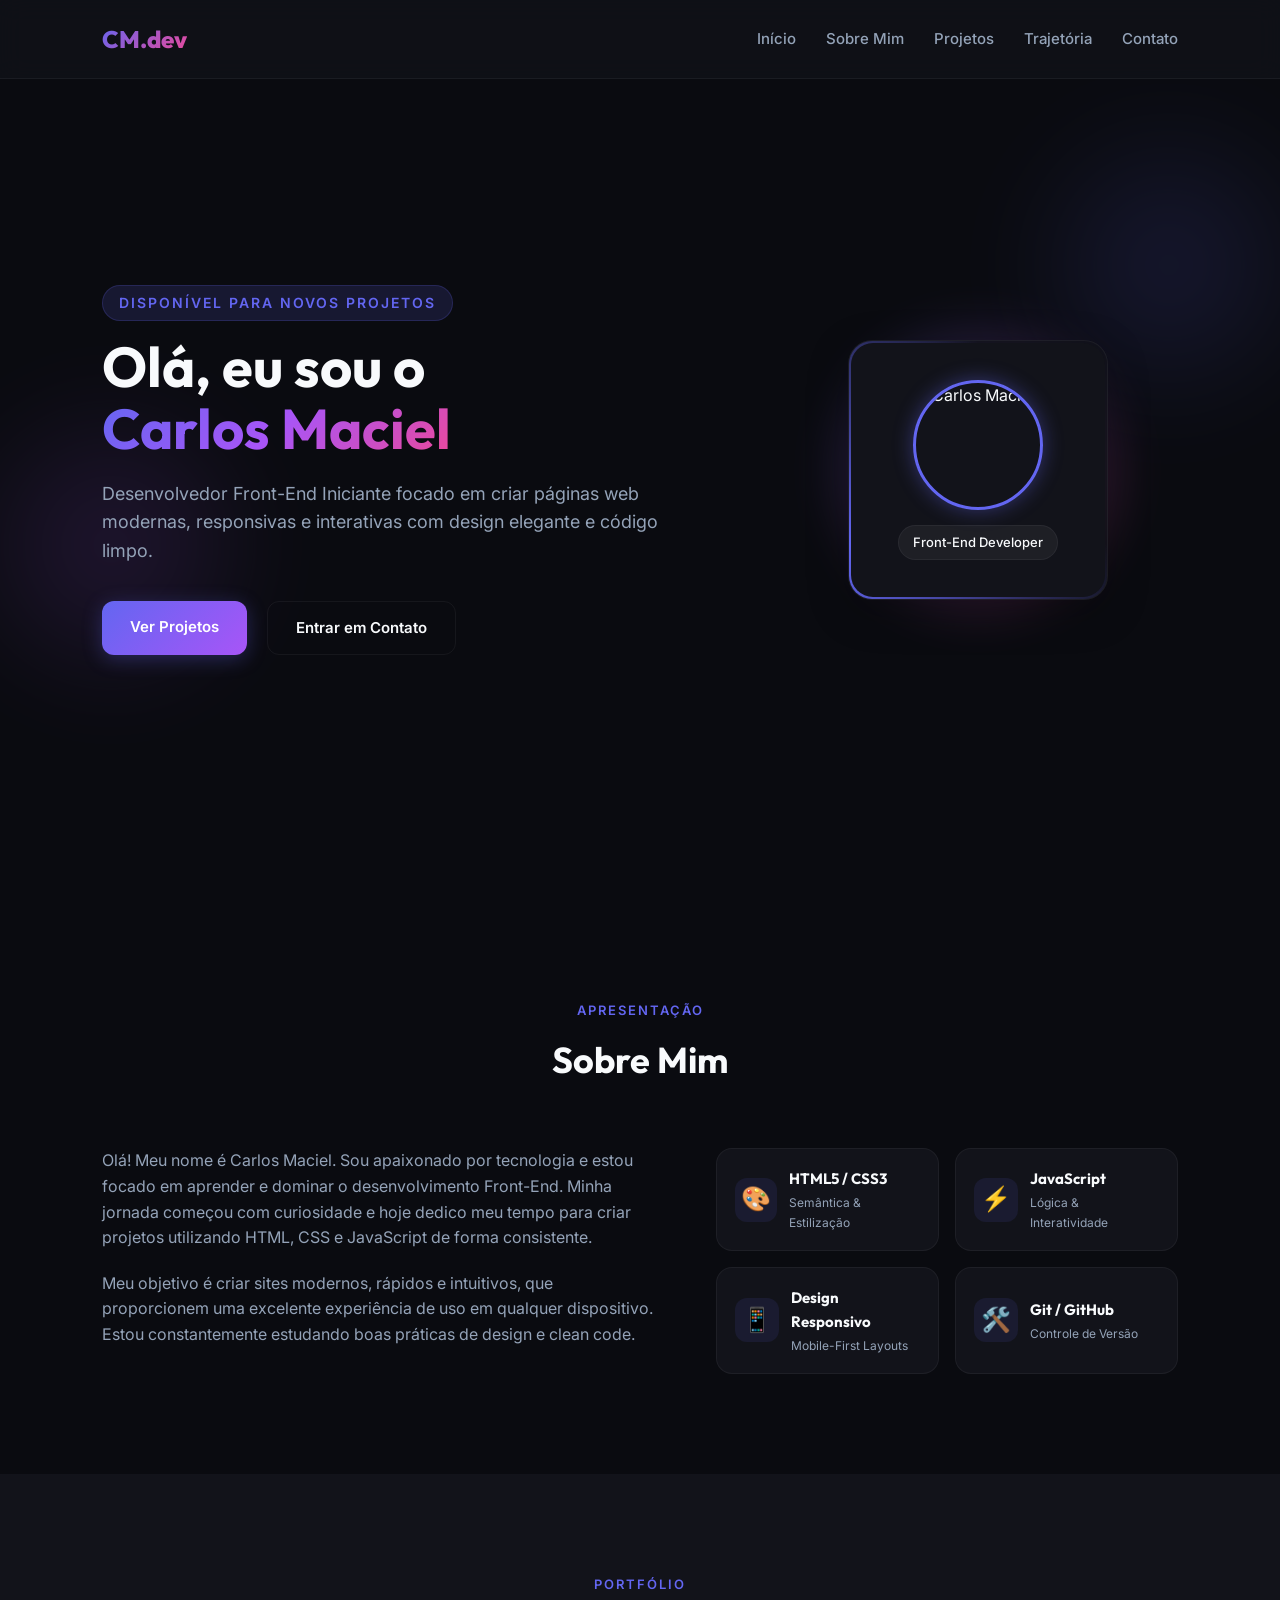
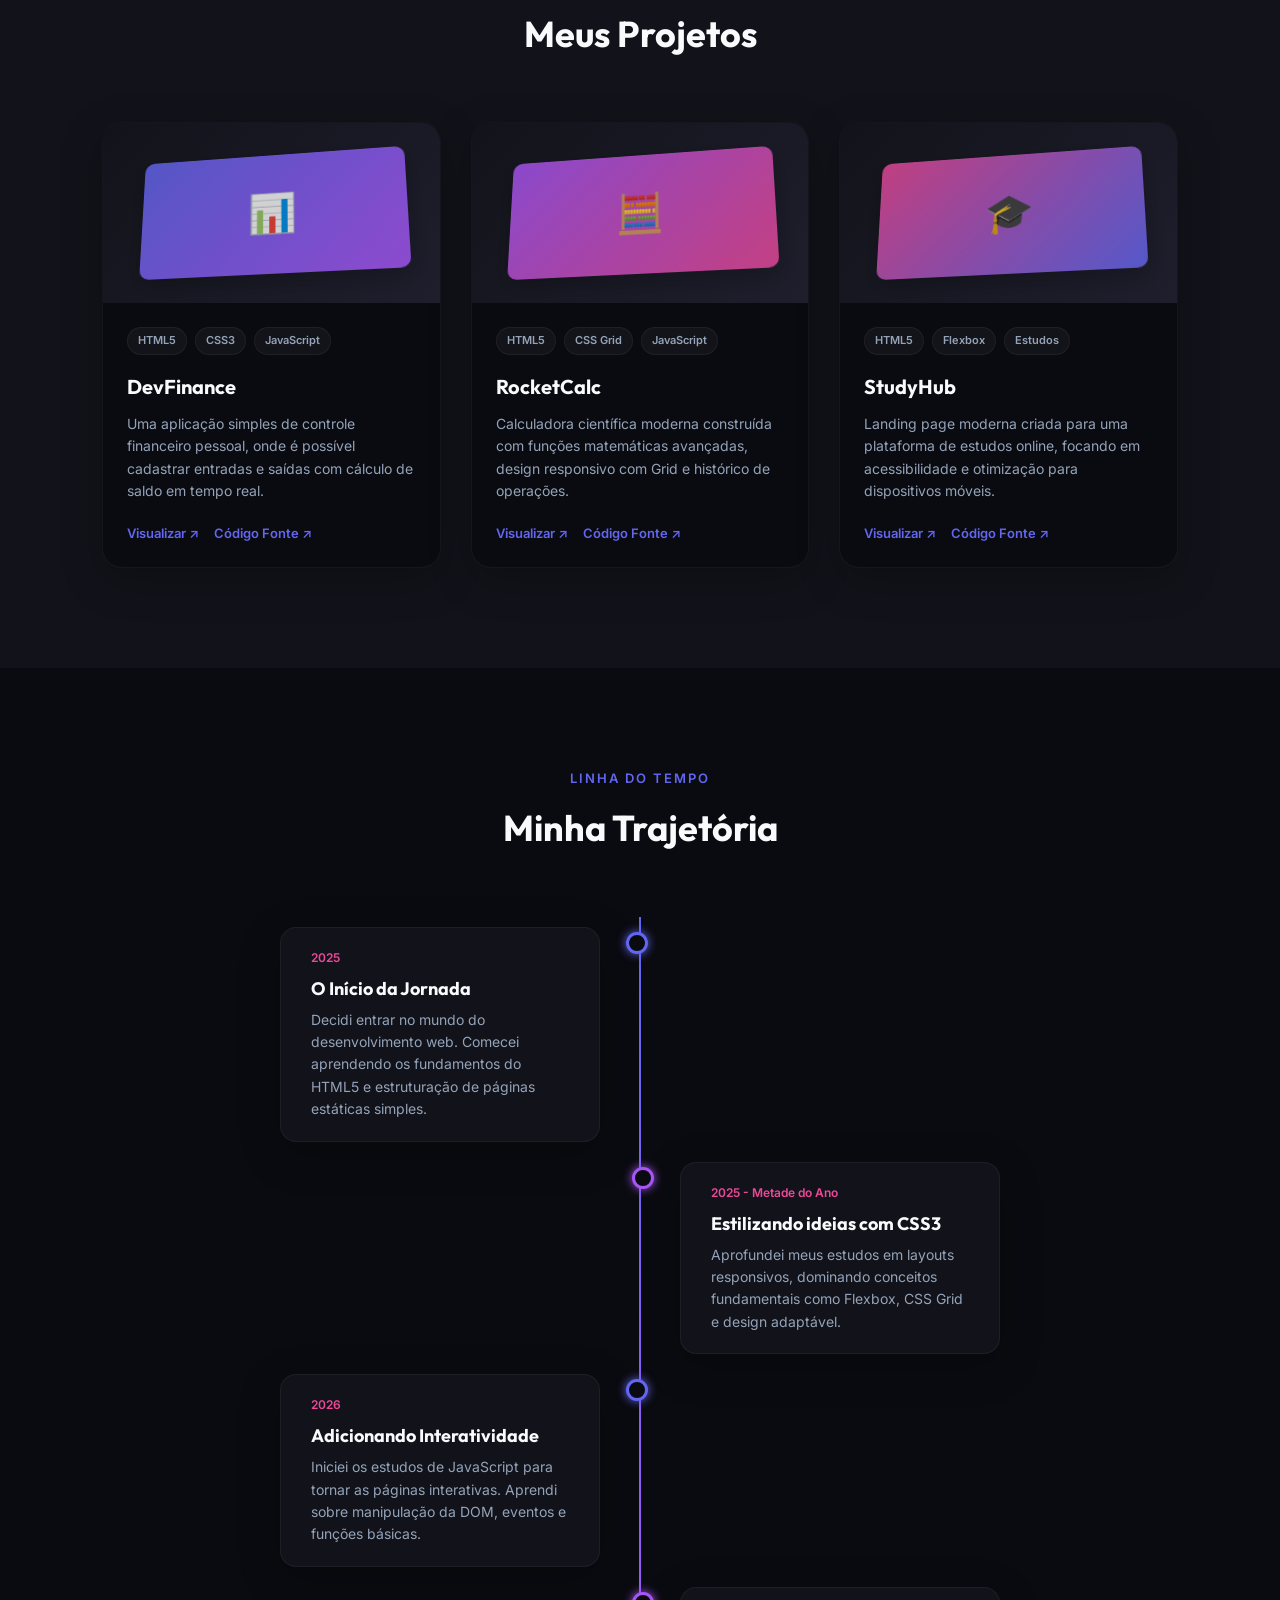
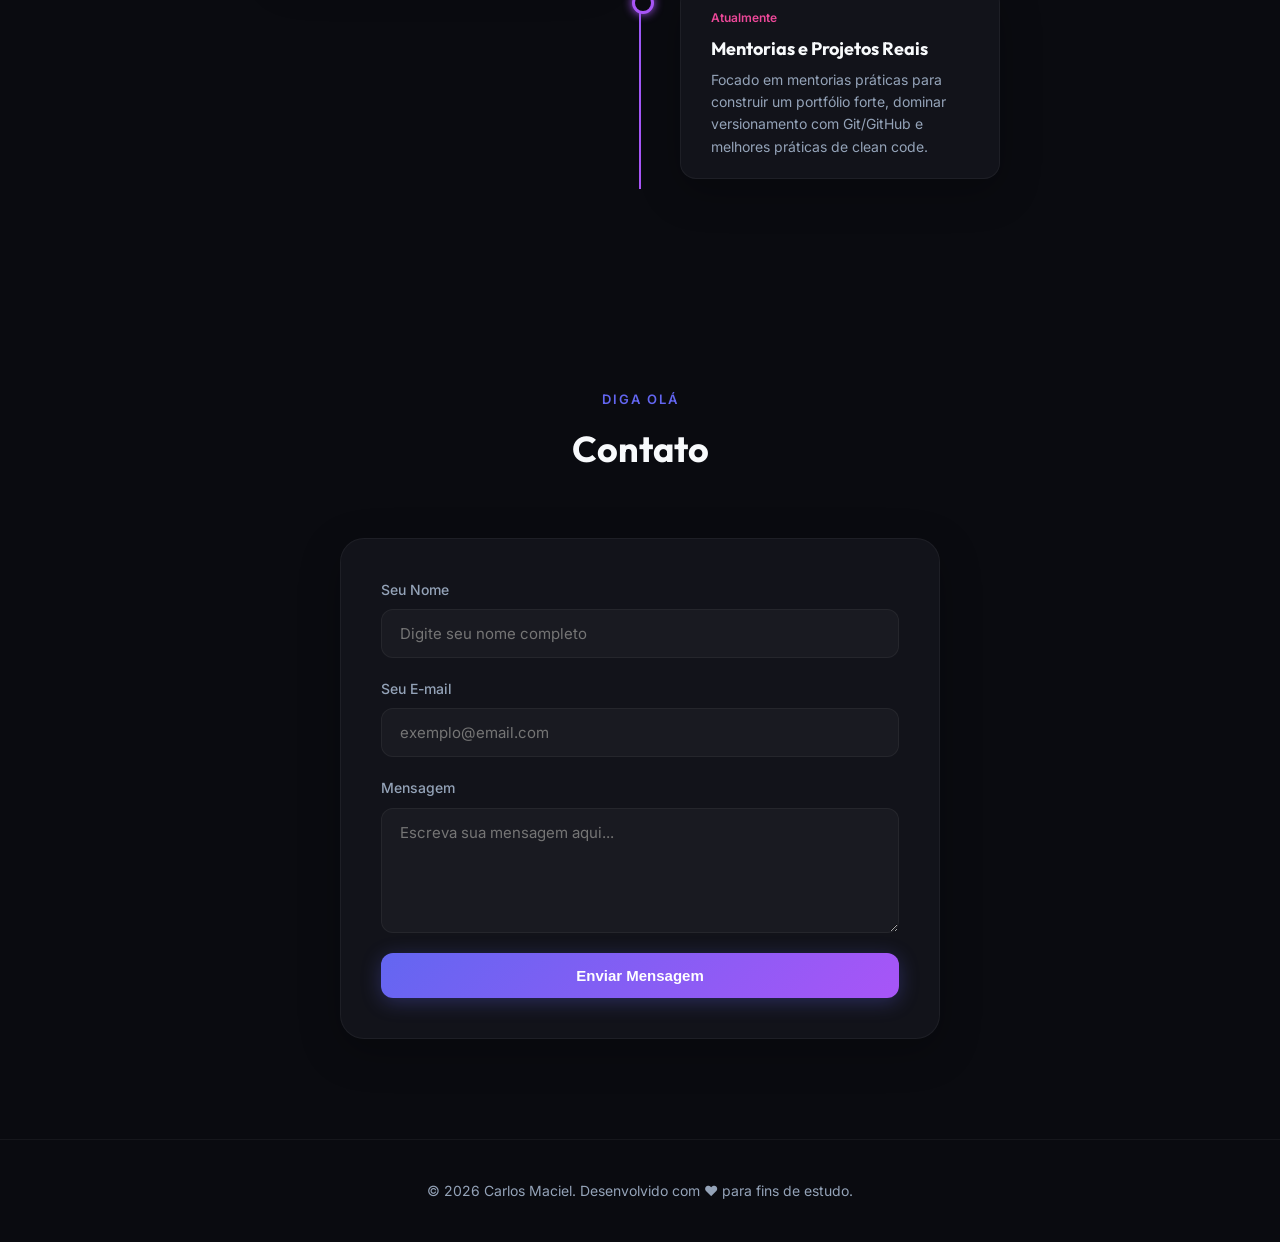
==== Aula 1 Portfolio/index.html @ a5f86359 "commit" ====
<!DOCTYPE html>
<html lang="pt-BR">

<head>
    <meta charset="UTF-8">
    <meta name="viewport" content="width=device-width, initial-scale=1.0">
    <title>Carlos Maciel | Portfólio</title>
    <link rel="stylesheet" href="css/style.css">
</head>

<body>
    <!-- Background Blobs -->
    <div class="bg-blob blob-1"></div>
    <div class="bg-blob blob-2"></div>

    <!-- Navigation Navbar -->
    <header class="navbar">
        <div class="logo">CM.dev</div>
        <nav>
            <ul class="nav-links">
                <li><a href="#inicio">Início</a></li>
                <li><a href="#sobre">Sobre Mim</a></li>
                <li><a href="#projetos">Projetos</a></li>
                <li><a href="#trajetoria">Trajetória</a></li>
                <li><a href="#contato">Contato</a></li>
            </ul>
        </nav>
    </header>

    <!-- Main Content -->
    <main>
        <!-- Hero Section -->
        <section id="inicio" class="hero">
            <div class="hero-content">
                <span class="hero-subtitle">Disponível para novos projetos</span>
                <h1>Olá, eu sou o <br><span class="gradient-text">Carlos Maciel</span></h1>
                <p>Desenvolvedor Front-End Iniciante focado em criar páginas web modernas, responsivas e interativas com
                    design elegante e código limpo.</p>
                <div class="hero-buttons">
                    <a href="#projetos" class="btn btn-primary">Ver Projetos</a>
                    <a href="#contato" class="btn btn-secondary">Entrar em Contato</a>
                </div>
            </div>
            <div class="hero-visual">
                <div class="hero-glow-circle"></div>
                <div class="hero-profile-box">
                    <div class="hero-profile-box-inner">
                        <img src="img/perfil.png" alt="Carlos Maciel" class="hero-profile-img">
                        <span class="hero-badge">Front-End Developer</span>
                    </div>
                </div>
            </div>
        </section>

        <!-- About Me Section -->
        <section id="sobre" class="about">
            <div class="section-header">
                <span class="section-subtitle">Apresentação</span>
                <h2 class="section-title">Sobre Mim</h2>
            </div>
            <div class="about-container">
                <div class="about-text">
                    <p>Olá! Meu nome é Carlos Maciel. Sou apaixonado por tecnologia e estou focado em aprender e dominar
                        o desenvolvimento Front-End. Minha jornada começou com curiosidade e hoje dedico meu tempo para
                        criar projetos utilizando HTML, CSS e JavaScript de forma consistente.</p>
                    <p>Meu objetivo é criar sites modernos, rápidos e intuitivos, que proporcionem uma excelente
                        experiência de uso em qualquer dispositivo. Estou constantemente estudando boas práticas de
                        design e clean code.</p>
                </div>
                <div class="skills-grid">
                    <div class="skill-card">
                        <div class="skill-icon">🎨</div>
                        <div class="skill-info">
                            <h4>HTML5 / CSS3</h4>
                            <p>Semântica & Estilização</p>
                        </div>
                    </div>
                    <div class="skill-card">
                        <div class="skill-icon">⚡</div>
                        <div class="skill-info">
                            <h4>JavaScript</h4>
                            <p>Lógica & Interatividade</p>
                        </div>
                    </div>
                    <div class="skill-card">
                        <div class="skill-icon">📱</div>
                        <div class="skill-info">
                            <h4>Design Responsivo</h4>
                            <p>Mobile-First Layouts</p>
                        </div>
                    </div>
                    <div class="skill-card">
                        <div class="skill-icon">🛠️</div>
                        <div class="skill-info">
                            <h4>Git / GitHub</h4>
                            <p>Controle de Versão</p>
                        </div>
                    </div>
                </div>
            </div>
        </section>

        <!-- Projects Section -->
        <section id="projetos" class="projects">
            <div class="section-header">
                <span class="section-subtitle">Portfólio</span>
                <h2 class="section-title">Meus Projetos</h2>
            </div>
            <div class="projects-grid">
                <!-- Project 1 -->
                <div class="project-card">
                    <div class="project-mockup">
                        <div class="project-pattern">📊</div>
                    </div>
                    <div class="project-content">
                        <div class="project-tags">
                            <span>HTML5</span>
                            <span>CSS3</span>
                            <span>JavaScript</span>
                        </div>
                        <h3>DevFinance</h3>
                        <p>Uma aplicação simples de controle financeiro pessoal, onde é possível cadastrar entradas e
                            saídas com cálculo de saldo em tempo real.</p>
                        <div class="project-links">
                            <a href="#" class="project-link">Visualizar ↗</a>
                            <a href="#" class="project-link">Código Fonte ↗</a>
                        </div>
                    </div>
                </div>

                <!-- Project 2 -->
                <div class="project-card">
                    <div class="project-mockup">
                        <div class="project-pattern project-pattern-2">🧮</div>
                    </div>
                    <div class="project-content">
                        <div class="project-tags">
                            <span>HTML5</span>
                            <span>CSS Grid</span>
                            <span>JavaScript</span>
                        </div>
                        <h3>RocketCalc</h3>
                        <p>Calculadora científica moderna construída com funções matemáticas avançadas, design
                            responsivo com Grid e histórico de operações.</p>
                        <div class="project-links">
                            <a href="#" class="project-link">Visualizar ↗</a>
                            <a href="#" class="project-link">Código Fonte ↗</a>
                        </div>
                    </div>
                </div>

                <!-- Project 3 -->
                <div class="project-card">
                    <div class="project-mockup">
                        <div class="project-pattern project-pattern-3">🎓</div>
                    </div>
                    <div class="project-content">
                        <div class="project-tags">
                            <span>HTML5</span>
                            <span>Flexbox</span>
                            <span>Estudos</span>
                        </div>
                        <h3>StudyHub</h3>
                        <p>Landing page moderna criada para uma plataforma de estudos online, focando em acessibilidade
                            e otimização para dispositivos móveis.</p>
                        <div class="project-links">
                            <a href="#" class="project-link">Visualizar ↗</a>
                            <a href="#" class="project-link">Código Fonte ↗</a>
                        </div>
                    </div>
                </div>
            </div>
        </section>

        <!-- Trajectory Section -->
        <section id="trajetoria" class="trajectory">
            <div class="section-header">
                <span class="section-subtitle">Linha do Tempo</span>
                <h2 class="section-title">Minha Trajetória</h2>
            </div>
            <div class="timeline-container">
                <div class="timeline-item left">
                    <div class="timeline-content">
                        <span class="timeline-date">2025</span>
                        <h3>O Início da Jornada</h3>
                        <p>Decidi entrar no mundo do desenvolvimento web. Comecei aprendendo os fundamentos do HTML5 e
                            estruturação de páginas estáticas simples.</p>
                    </div>
                </div>
                <div class="timeline-item right">
                    <div class="timeline-content">
                        <span class="timeline-date">2025 - Metade do Ano</span>
                        <h3>Estilizando ideias com CSS3</h3>
                        <p>Aprofundei meus estudos em layouts responsivos, dominando conceitos fundamentais como
                            Flexbox, CSS Grid e design adaptável.</p>
                    </div>
                </div>
                <div class="timeline-item left">
                    <div class="timeline-content">
                        <span class="timeline-date">2026</span>
                        <h3>Adicionando Interatividade</h3>
                        <p>Iniciei os estudos de JavaScript para tornar as páginas interativas. Aprendi sobre
                            manipulação da DOM, eventos e funções básicas.</p>
                    </div>
                </div>
                <div class="timeline-item right">
                    <div class="timeline-content">
                        <span class="timeline-date">Atualmente</span>
                        <h3>Mentorias e Projetos Reais</h3>
                        <p>Focado em mentorias práticas para construir um portfólio forte, dominar versionamento com
                            Git/GitHub e melhores práticas de clean code.</p>
                    </div>
                </div>
            </div>
        </section>

        <!-- Contact Section -->
        <section id="contato" class="contact">
            <div class="section-header">
                <span class="section-subtitle">Diga Olá</span>
                <h2 class="section-title">Contato</h2>
            </div>
            <div class="contact-container">
                <form id="contact-form" class="contact-form" onsubmit="enviarMensagem(event)">
                    <div class="form-group">
                        <label for="name">Seu Nome</label>
                        <input type="text" id="name" required placeholder="Digite seu nome completo">
                    </div>
                    <div class="form-group">
                        <label for="email">Seu E-mail</label>
                        <input type="email" id="email" required placeholder="exemplo@email.com">
                    </div>
                    <div class="form-group">
                        <label for="message">Mensagem</label>
                        <textarea id="message" rows="5" required placeholder="Escreva sua mensagem aqui..."></textarea>
                    </div>
                    <button type="submit" class="btn btn-primary">Enviar Mensagem</button>
                </form>
            </div>
        </section>
    </main>

    <!-- Footer -->
    <footer>
        <p>&copy; 2026 Carlos Maciel. Desenvolvido com ❤️ para fins de estudo.</p>
    </footer>

    <!-- Toast Container for alerts -->
    <div id="toast-container"></div>

    <script src="script.js"></script>
</body>

</html>
---- Aula 1 Portfolio/css/style.css ----
@import url('https://fonts.googleapis.com/css2?family=Inter:wght@300;400;500;600&family=Outfit:wght@400;600;700;800&display=swap');

:root {
    --bg-primary: #0a0b10;
    --bg-secondary: #12131a;
    --primary: #6366f1;
    --primary-glow: rgba(99, 102, 241, 0.15);
    --secondary: #a855f7;
    --accent: #ec4899;
    --text-main: #f8fafc;
    --text-muted: #94a3b8;
    --glass-bg: rgba(18, 19, 26, 0.7);
    --glass-border: rgba(255, 255, 255, 0.05);
    --card-shadow: 0 12px 40px rgba(0, 0, 0, 0.25);
    --transition-smooth: all 0.4s cubic-bezier(0.16, 1, 0.3, 1);
}

* {
    margin: 0;
    padding: 0;
    box-sizing: border-box;
}

html {
    scroll-behavior: smooth;
}

body {
    font-family: 'Inter', sans-serif;
    background-color: var(--bg-primary);
    color: var(--text-main);
    line-height: 1.6;
    overflow-x: hidden;
}

h1,
h2,
h3,
h4 {
    font-family: 'Outfit', sans-serif;
    font-weight: 700;
}

/* Background Decorative Blobs */
.bg-blob {
    position: absolute;
    width: 350px;
    height: 350px;
    background: radial-gradient(circle, var(--primary) 0%, rgba(0, 0, 0, 0) 70%);
    opacity: 0.15;
    filter: blur(40px);
    z-index: -1;
    border-radius: 50%;
    pointer-events: none;
}

.blob-1 {
    top: 10%;
    right: -5%;
}

.blob-2 {
    bottom: 20%;
    left: -5%;
    background: radial-gradient(circle, var(--secondary) 0%, rgba(0, 0, 0, 0) 70%);
}

/* Navigation Header */
header.navbar {
    position: fixed;
    top: 0;
    left: 0;
    width: 100%;
    display: flex;
    justify-content: space-between;
    align-items: center;
    padding: 20px 8%;
    background: var(--glass-bg);
    backdrop-filter: blur(12px);
    -webkit-backdrop-filter: blur(12px);
    border-bottom: 1px solid var(--glass-border);
    z-index: 100;
}

.logo {
    font-family: 'Outfit', sans-serif;
    font-size: 24px;
    font-weight: 800;
    background: linear-gradient(135deg, var(--primary) 0%, var(--accent) 100%);
    -webkit-background-clip: text;
    -webkit-text-fill-color: transparent;
}

.nav-links {
    list-style: none;
    display: flex;
    gap: 30px;
}

.nav-links a {
    text-decoration: none;
    color: var(--text-muted);
    font-size: 15px;
    font-weight: 500;
    transition: var(--transition-smooth);
}

.nav-links a:hover {
    color: var(--text-main);
    text-shadow: 0 0 10px rgba(99, 102, 241, 0.4);
}

/* Hero Section */
.hero {
    min-height: 100vh;
    display: flex;
    align-items: center;
    justify-content: space-between;
    padding: 120px 8% 80px 8%;
    position: relative;
}

.hero-content {
    max-width: 600px;
}

.hero-subtitle {
    font-size: 14px;
    font-weight: 600;
    text-transform: uppercase;
    letter-spacing: 2px;
    color: var(--primary);
    margin-bottom: 15px;
    display: inline-block;
    background: var(--primary-glow);
    padding: 6px 16px;
    border-radius: 50px;
    border: 1px solid rgba(99, 102, 241, 0.2);
}

.hero h1 {
    font-size: 56px;
    line-height: 1.1;
    margin-bottom: 20px;
}

.hero h1 span.gradient-text {
    background: linear-gradient(135deg, var(--primary) 0%, var(--secondary) 50%, var(--accent) 100%);
    -webkit-background-clip: text;
    -webkit-text-fill-color: transparent;
}

.hero p {
    font-size: 18px;
    color: var(--text-muted);
    margin-bottom: 35px;
}

.hero-buttons {
    display: flex;
    gap: 20px;
}

/* Base Buttons */
.btn {
    display: inline-block;
    padding: 14px 28px;
    border-radius: 12px;
    font-size: 15px;
    font-weight: 600;
    text-decoration: none;
    transition: var(--transition-smooth);
    cursor: pointer;
    border: none;
}

.btn-primary {
    background: linear-gradient(135deg, var(--primary) 0%, var(--secondary) 100%);
    color: white;
    box-shadow: 0 4px 20px rgba(99, 102, 241, 0.3);
}

.btn-primary:hover {
    transform: translateY(-3px);
    box-shadow: 0 8px 25px rgba(99, 102, 241, 0.45);
}

.btn-secondary {
    background: transparent;
    color: var(--text-main);
    border: 1px solid var(--glass-border);
}

.btn-secondary:hover {
    background: var(--glass-border);
    transform: translateY(-3px);
}

/* Hero Visual Animation */
.hero-visual {
    position: relative;
    width: 400px;
    height: 400px;
    display: flex;
    align-items: center;
    justify-content: center;
}

.hero-glow-circle {
    position: absolute;
    width: 280px;
    height: 280px;
    border-radius: 50%;
    background: linear-gradient(135deg, var(--primary) 0%, var(--accent) 100%);
    opacity: 0.2;
    filter: blur(25px);
    animation: float-slow 8s ease-in-out infinite alternate;
}

.hero-profile-box {
    width: 260px;
    height: 260px;
    background: var(--glass-bg);
    border: 1px solid var(--glass-border);
    border-radius: 24px;
    box-shadow: var(--card-shadow);
    display: flex;
    flex-direction: column;
    justify-content: center;
    align-items: center;
    z-index: 2;
    position: relative;
    overflow: hidden;
    backdrop-filter: blur(12px);
    -webkit-backdrop-filter: blur(12px);
    animation: float-slow 6s ease-in-out infinite;
}

.hero-profile-box::before {
    content: '';
    position: absolute;
    top: -50%;
    left: -50%;
    width: 200%;
    height: 200%;
    background: conic-gradient(transparent, transparent, var(--primary), transparent);
    animation: rotate-border 6s linear infinite;
    z-index: -1;
}

.hero-profile-box-inner {
    width: calc(100% - 4px);
    height: calc(100% - 4px);
    background: var(--bg-secondary);
    border-radius: 22px;
    display: flex;
    flex-direction: column;
    justify-content: center;
    align-items: center;
}

.hero-icon {
    font-size: 64px;
    margin-bottom: 15px;
    animation: bounce-slow 3s ease-in-out infinite;
}

.hero-profile-img {
    width: 130px;
    height: 130px;
    border-radius: 50%;
    object-fit: cover;
    object-position: top center;
    border: 3px solid var(--primary);
    box-shadow: 0 0 20px rgba(99, 102, 241, 0.4);
    margin-bottom: 15px;
    transition: var(--transition-smooth);
}

.hero-profile-box:hover .hero-profile-img {
    transform: scale(1.05);
    border-color: var(--secondary);
    box-shadow: 0 0 25px rgba(168, 85, 247, 0.6);
}

.hero-badge {
    background: rgba(240, 240, 240, 0.05);
    padding: 6px 14px;
    border-radius: 30px;
    font-size: 13px;
    font-weight: 500;
    color: var(--text-main);
    border: 1px solid var(--glass-border);
}

/* General Section Styling */
section {
    padding: 100px 8%;
    position: relative;
}

.section-header {
    text-align: center;
    margin-bottom: 60px;
}

.section-subtitle {
    font-size: 13px;
    font-weight: 600;
    text-transform: uppercase;
    color: var(--primary);
    letter-spacing: 2px;
    margin-bottom: 10px;
    display: block;
}

.section-title {
    font-size: 36px;
    color: var(--text-main);
}

/* About Section & Skills */
.about-container {
    display: grid;
    grid-template-columns: 1.2fr 1fr;
    gap: 60px;
    align-items: start;
}

.about-text p {
    font-size: 16px;
    color: var(--text-muted);
    margin-bottom: 20px;
}

.skills-grid {
    display: grid;
    grid-template-columns: repeat(2, 1fr);
    gap: 16px;
}

.skill-card {
    background: var(--bg-secondary);
    border: 1px solid var(--glass-border);
    padding: 18px;
    border-radius: 16px;
    display: flex;
    align-items: center;
    gap: 12px;
    transition: var(--transition-smooth);
}

.skill-card:hover {
    transform: translateY(-4px);
    border-color: rgba(99, 102, 241, 0.3);
    box-shadow: 0 8px 20px rgba(99, 102, 241, 0.1);
}

.skill-icon {
    font-size: 24px;
    width: 44px;
    height: 44px;
    background: rgba(99, 102, 241, 0.1);
    border-radius: 12px;
    display: flex;
    align-items: center;
    justify-content: center;
    color: var(--primary);
}

.skill-info h4 {
    font-size: 15px;
    margin-bottom: 2px;
}

.skill-info p {
    font-size: 12px;
    color: var(--text-muted);
}

/* Projects Section */
.projects {
    background-color: var(--bg-secondary);
}

.projects-grid {
    display: grid;
    grid-template-columns: repeat(auto-fit, minmax(300px, 1fr));
    gap: 30px;
}

.project-card {
    background: var(--bg-primary);
    border: 1px solid var(--glass-border);
    border-radius: 20px;
    overflow: hidden;
    transition: var(--transition-smooth);
    box-shadow: var(--card-shadow);
}

.project-card:hover {
    transform: translateY(-8px);
    border-color: rgba(168, 85, 247, 0.3);
}

.project-mockup {
    height: 180px;
    background: linear-gradient(135deg, var(--bg-secondary) 0%, #1e1e2d 100%);
    position: relative;
    overflow: hidden;
    display: flex;
    align-items: center;
    justify-content: center;
}

.project-pattern {
    position: absolute;
    width: 80%;
    height: 70%;
    background: linear-gradient(135deg, var(--primary) 0%, var(--secondary) 100%);
    border-radius: 10px;
    box-shadow: 0 8px 24px rgba(0, 0, 0, 0.3);
    opacity: 0.8;
    transform: perspective(800px) rotateX(20deg) rotateY(-10deg);
    display: flex;
    align-items: center;
    justify-content: center;
    color: white;
    font-size: 40px;
}

.project-pattern-2 {
    background: linear-gradient(135deg, var(--secondary) 0%, var(--accent) 100%);
}

.project-pattern-3 {
    background: linear-gradient(135deg, var(--accent) 0%, var(--primary) 100%);
}

.project-content {
    padding: 24px;
}

.project-tags {
    display: flex;
    flex-wrap: wrap;
    gap: 8px;
    margin-bottom: 16px;
}

.project-tags span {
    font-size: 11px;
    font-weight: 600;
    color: var(--text-muted);
    background: rgba(255, 255, 255, 0.04);
    padding: 4px 10px;
    border-radius: 50px;
    border: 1px solid var(--glass-border);
}

.project-content h3 {
    font-size: 20px;
    margin-bottom: 10px;
    color: var(--text-main);
}

.project-content p {
    font-size: 14px;
    color: var(--text-muted);
    margin-bottom: 20px;
}

.project-links {
    display: flex;
    gap: 15px;
}

.project-link {
    font-size: 13px;
    font-weight: 600;
    text-decoration: none;
    color: var(--primary);
    display: flex;
    align-items: center;
    gap: 5px;
    transition: var(--transition-smooth);
}

.project-link:hover {
    color: var(--text-main);
}

/* Timeline (Trajectory) Section */
.timeline-container {
    position: relative;
    max-width: 800px;
    margin: 0 auto;
}

.timeline-container::after {
    content: '';
    position: absolute;
    width: 2px;
    background: linear-gradient(to bottom, var(--primary) 0%, var(--secondary) 100%);
    top: 0;
    bottom: 0;
    left: 50%;
    margin-left: -1px;
}

.timeline-item {
    padding: 10px 40px;
    position: relative;
    background-color: inherit;
    width: 50%;
}

.timeline-item::after {
    content: '';
    position: absolute;
    width: 16px;
    height: 16px;
    right: -8px;
    background-color: var(--bg-primary);
    border: 3px solid var(--primary);
    top: 15px;
    border-radius: 50%;
    z-index: 1;
    box-shadow: 0 0 10px var(--primary);
}

.left {
    left: 0;
}

.right {
    left: 50%;
}

.right::after {
    left: -8px;
    border-color: var(--secondary);
    box-shadow: 0 0 10px var(--secondary);
}

.timeline-content {
    padding: 20px 30px;
    background: var(--bg-secondary);
    position: relative;
    border-radius: 16px;
    border: 1px solid var(--glass-border);
    box-shadow: var(--card-shadow);
}

.timeline-date {
    font-size: 12px;
    font-weight: 600;
    color: var(--accent);
    margin-bottom: 8px;
    display: block;
}

.timeline-content h3 {
    font-size: 18px;
    margin-bottom: 5px;
}

.timeline-content p {
    font-size: 14px;
    color: var(--text-muted);
}

/* Contact Section */
.contact-container {
    max-width: 600px;
    margin: 0 auto;
    background: var(--bg-secondary);
    border: 1px solid var(--glass-border);
    padding: 40px;
    border-radius: 24px;
    box-shadow: var(--card-shadow);
    backdrop-filter: blur(12px);
    -webkit-backdrop-filter: blur(12px);
}

.contact-form {
    display: flex;
    flex-direction: column;
    gap: 20px;
}

.form-group {
    display: flex;
    flex-direction: column;
    gap: 8px;
}

.form-group label {
    font-size: 14px;
    font-weight: 500;
    color: var(--text-muted);
}

.form-group input,
.form-group textarea {
    background: rgba(255, 255, 255, 0.03);
    border: 1px solid var(--glass-border);
    border-radius: 12px;
    padding: 14px 18px;
    color: var(--text-main);
    font-family: inherit;
    font-size: 15px;
    outline: none;
    transition: var(--transition-smooth);
}

.form-group input:focus,
.form-group textarea:focus {
    border-color: var(--primary);
    background: rgba(99, 102, 241, 0.02);
    box-shadow: 0 0 10px rgba(99, 102, 241, 0.1);
}

/* Toast/Alerts style */
#toast-container {
    position: fixed;
    bottom: 30px;
    right: 30px;
    z-index: 1000;
}

.toast {
    background: rgba(18, 19, 26, 0.9);
    border: 1px solid var(--glass-border);
    border-left: 4px solid var(--primary);
    color: var(--text-main);
    padding: 16px 24px;
    border-radius: 12px;
    box-shadow: var(--card-shadow);
    font-size: 14px;
    font-weight: 500;
    display: flex;
    align-items: center;
    gap: 10px;
    animation: slide-in 0.4s cubic-bezier(0.16, 1, 0.3, 1), fade-out 0.4s ease 3.6s forwards;
    backdrop-filter: blur(8px);
    -webkit-backdrop-filter: blur(8px);
}

.toast.success {
    border-left-color: #10b981;
}

/* Footer */
footer {
    text-align: center;
    padding: 40px;
    background-color: var(--bg-primary);
    border-top: 1px solid var(--glass-border);
    color: var(--text-muted);
    font-size: 14px;
}

/* Animations */
@keyframes float-slow {
    0% {
        transform: translateY(0px) rotate(0deg);
    }

    100% {
        transform: translateY(-15px) rotate(2deg);
    }
}

@keyframes bounce-slow {

    0%,
    100% {
        transform: translateY(0);
    }

    50% {
        transform: translateY(-10px);
    }
}

@keyframes rotate-border {
    100% {
        transform: rotate(360deg);
    }
}

@keyframes slide-in {
    from {
        transform: translateX(100px);
        opacity: 0;
    }

    to {
        transform: translateX(0);
        opacity: 1;
    }
}

@keyframes fade-out {
    to {
        opacity: 0;
        transform: translateY(10px);
    }
}

/* Responsive Styles */
@media screen and (max-width: 900px) {
    .hero {
        flex-direction: column;
        text-align: center;
        justify-content: center;
        padding-top: 140px;
    }

    .hero-content {
        margin-bottom: 50px;
    }

    .hero h1 {
        font-size: 44px;
    }

    .hero-buttons {
        justify-content: center;
    }

    .about-container {
        grid-template-columns: 1fr;
        gap: 40px;
    }

    .timeline-container::after {
        left: 31px;
    }

    .timeline-item {
        width: 100%;
        padding-left: 70px;
        padding-right: 25px;
    }

    .timeline-item::after {
        left: 23px;
    }

    .right {
        left: 0%;
    }
}

@media screen and (max-width: 600px) {
    header.navbar {
        padding: 15px 5%;
    }

    .nav-links {
        display: none;
        /* Can be turned into a drawer in future, kept hidden for simplicity */
    }

    .hero h1 {
        font-size: 36px;
    }

    .hero-buttons {
        flex-direction: column;
        width: 100%;
    }

    .btn {
        text-align: center;
    }

    .hero-visual {
        width: 280px;
        height: 280px;
    }

    .hero-profile-box {
        width: 220px;
        height: 220px;
    }

    .skills-grid {
        grid-template-columns: 1fr;
    }

    section {
        padding: 60px 5%;
    }

    .contact-container {
        padding: 24px;
    }
}
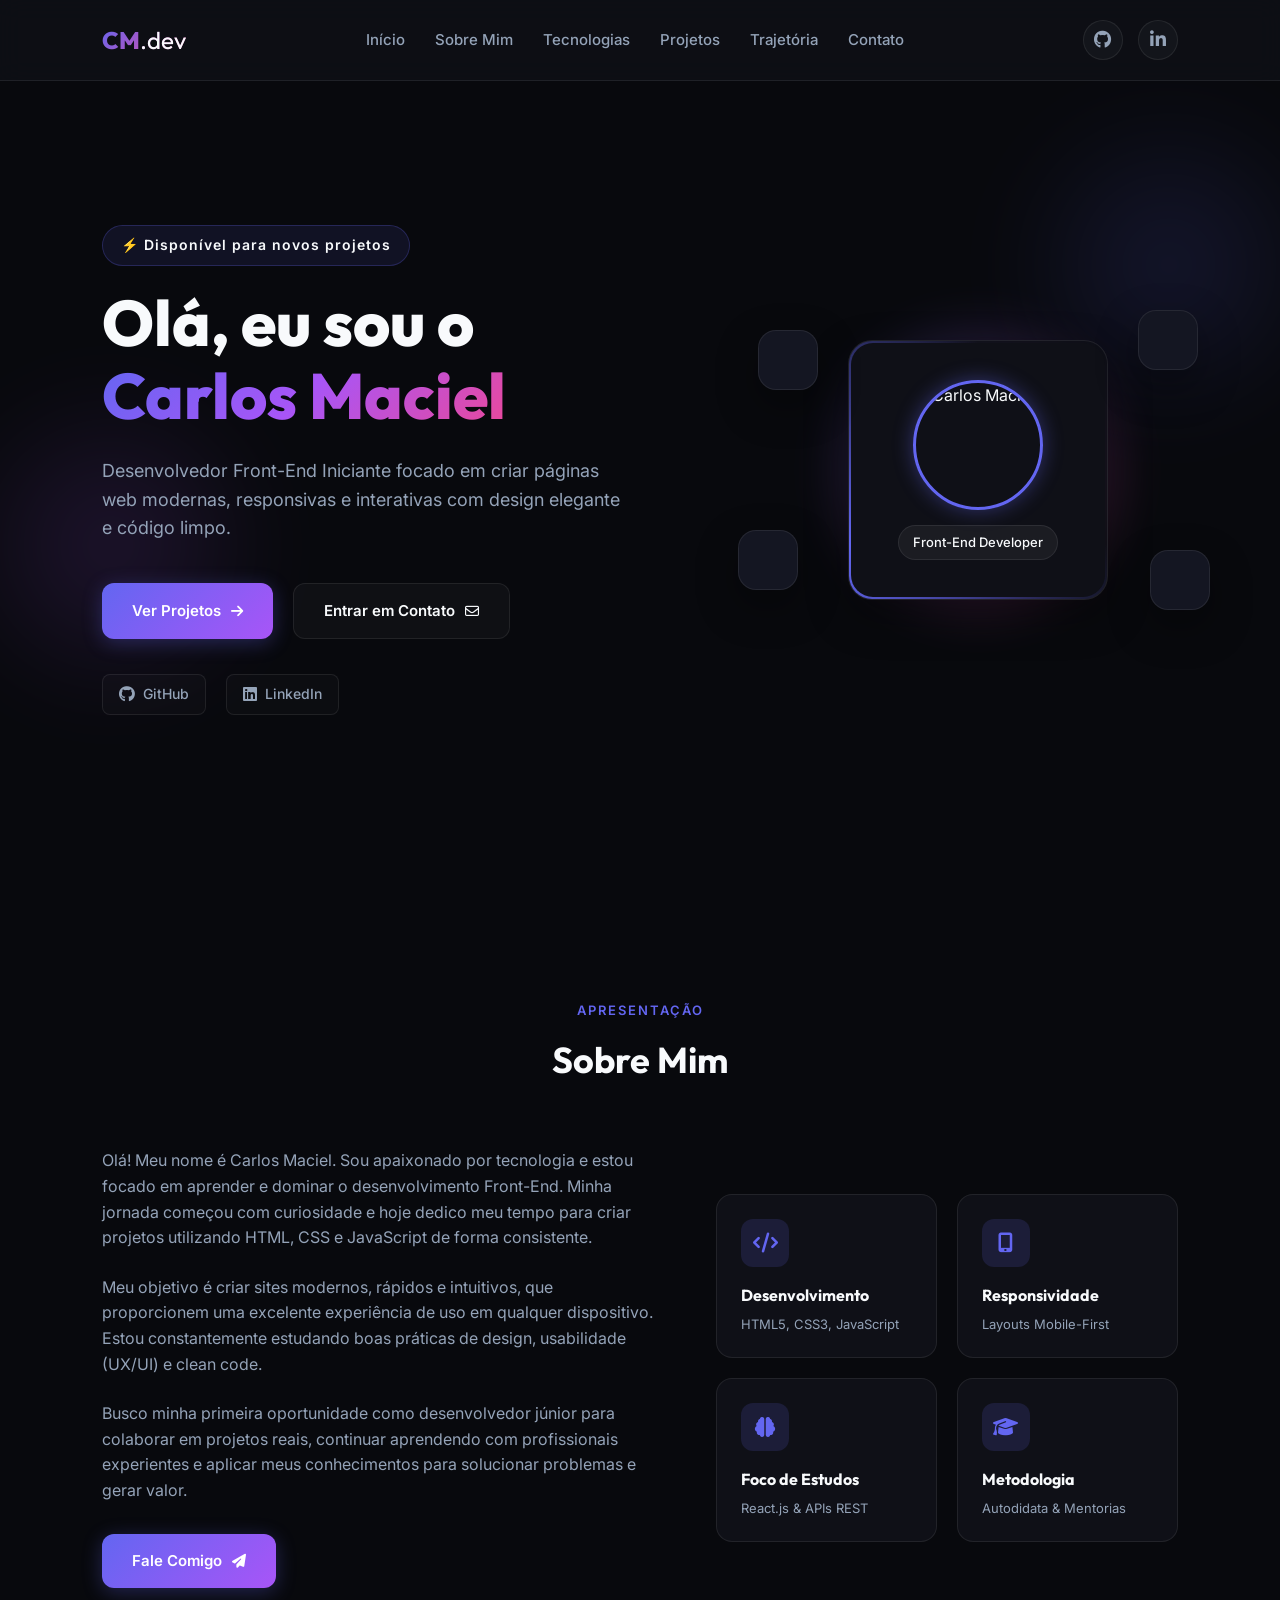
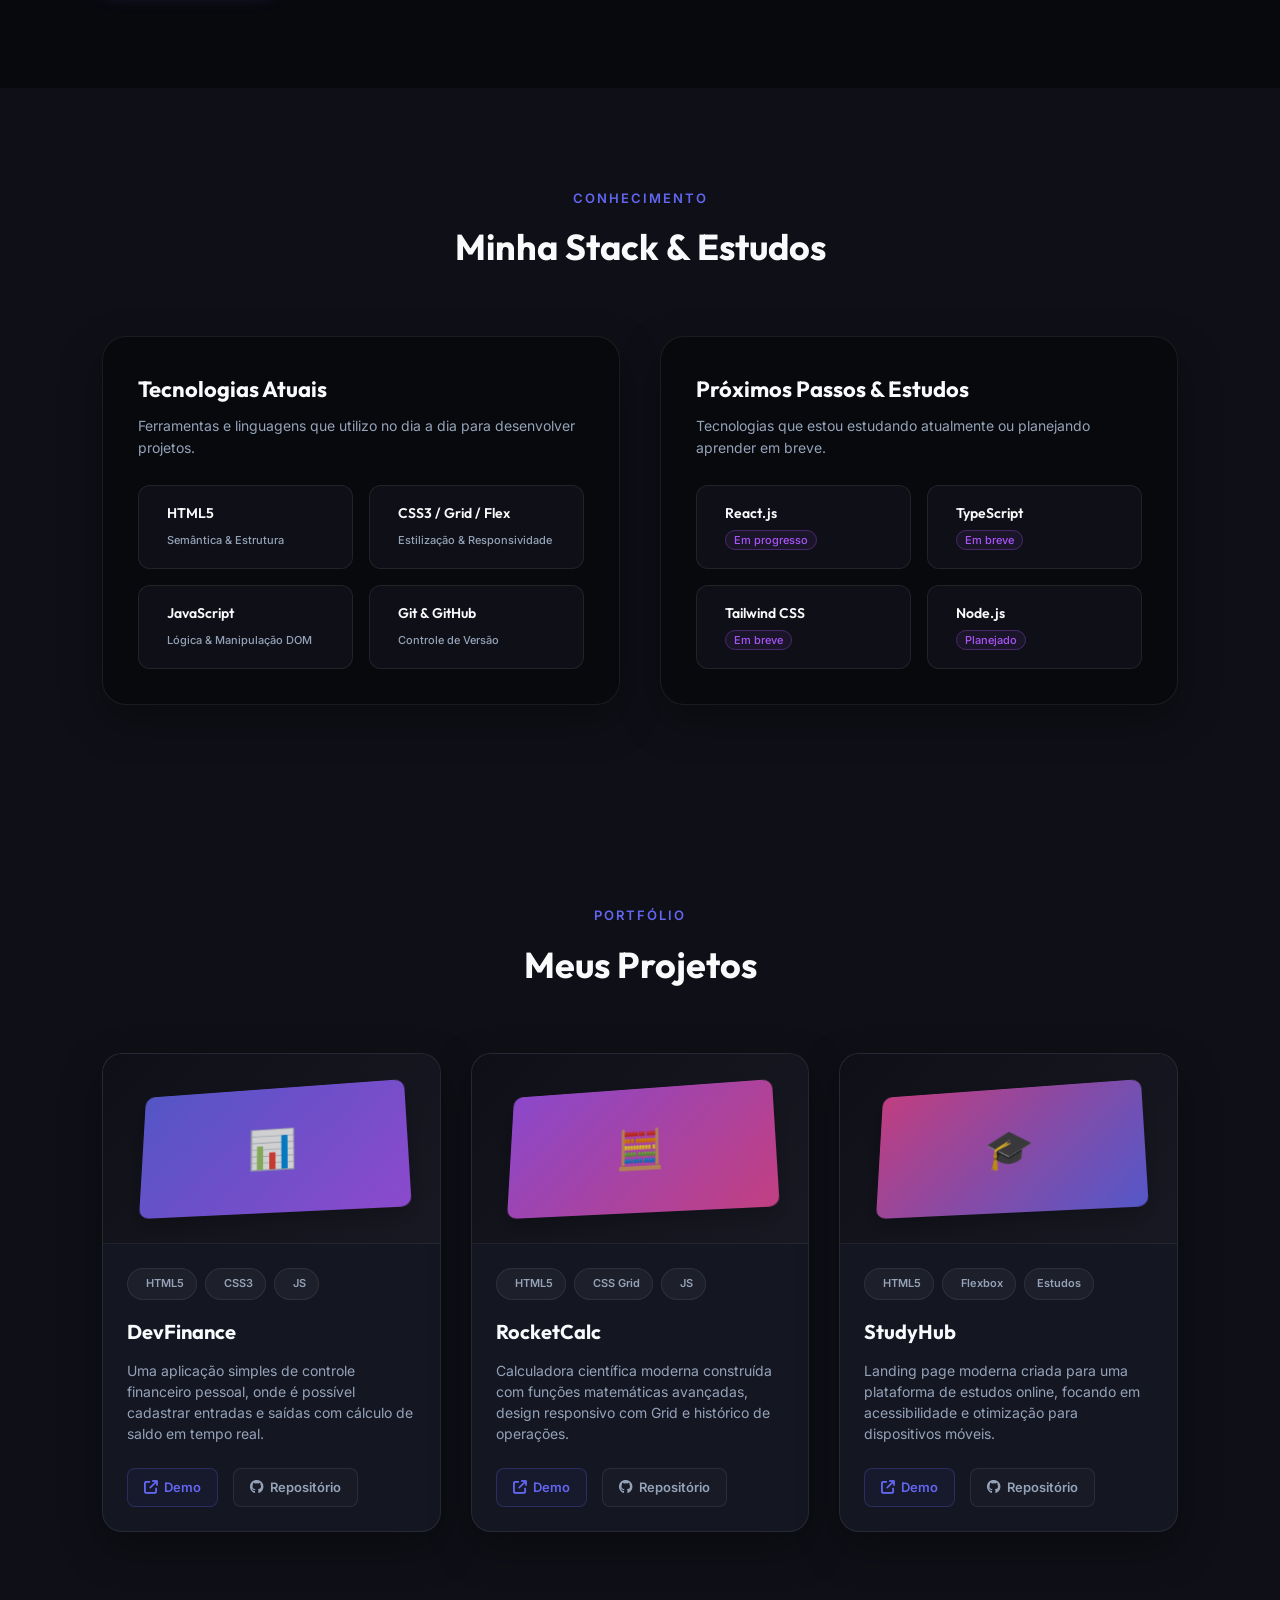
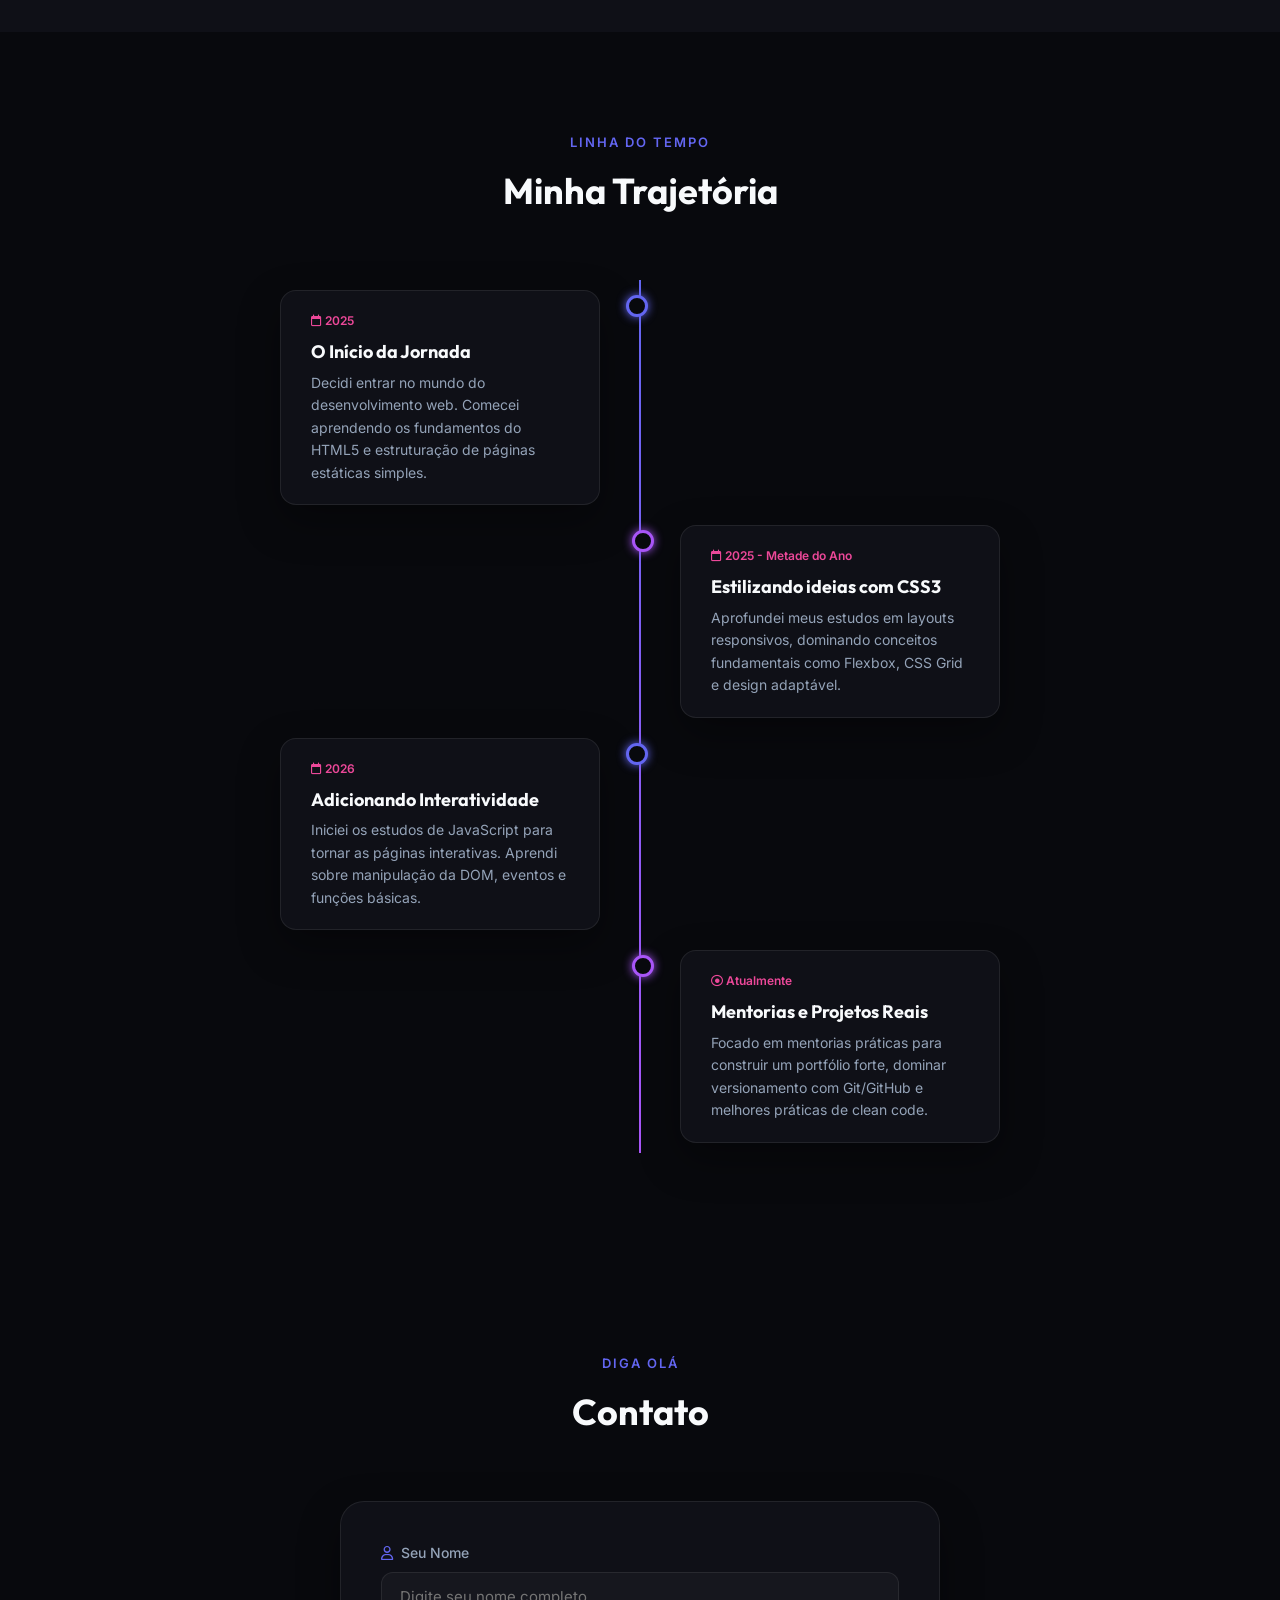
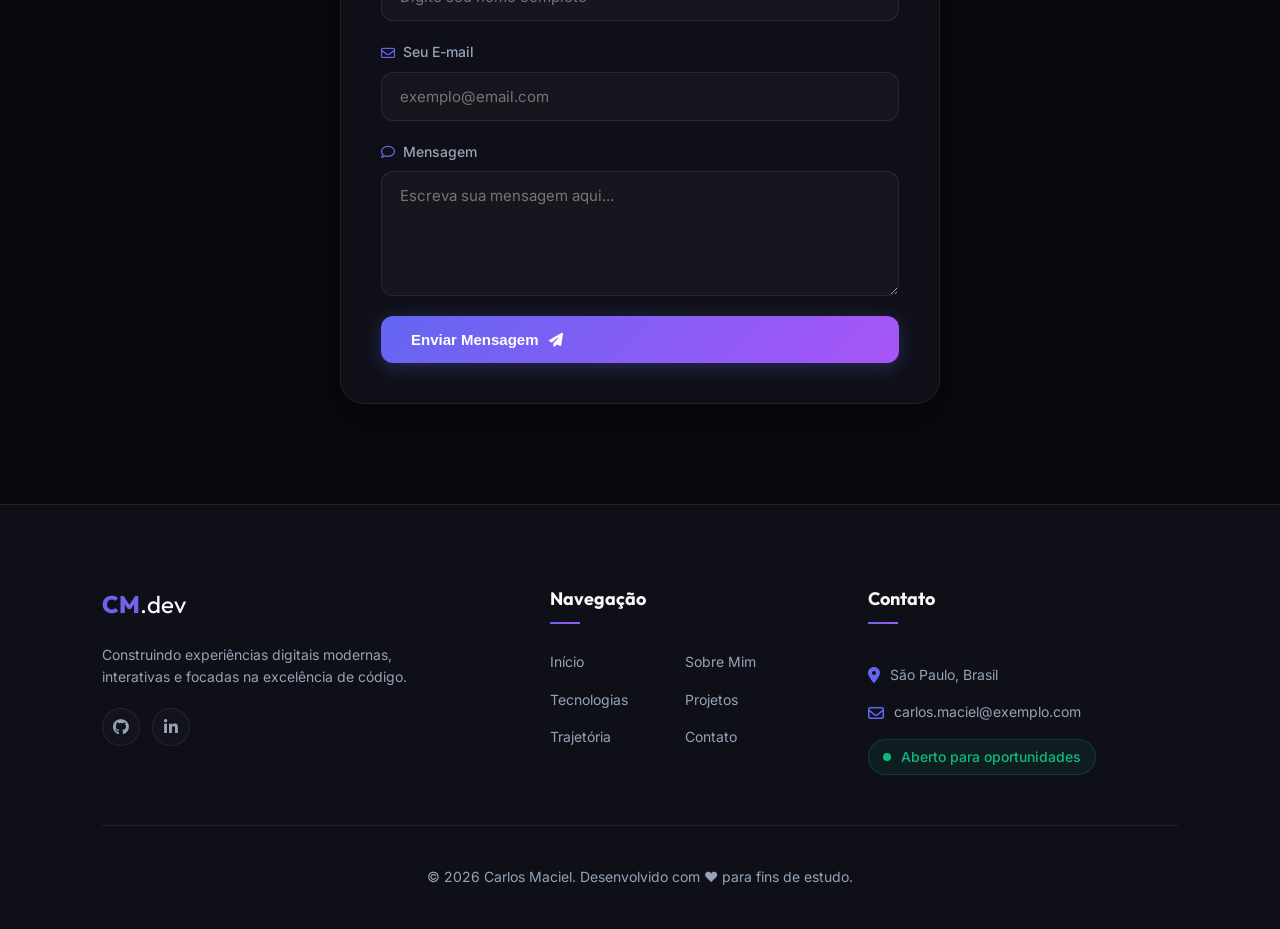
==== commit 3c5fa8fd: "commit" ====
--- a/Aula 1 Portfolio/index.html
+++ b/Aula 1 Portfolio/index.html
@@ -5,6 +5,10 @@
     <meta charset="UTF-8">
     <meta name="viewport" content="width=device-width, initial-scale=1.0">
     <title>Carlos Maciel | Portfólio</title>
+    <!-- Font Awesome for social and UI icons -->
+    <link rel="stylesheet" href="https://cdnjs.cloudflare.com/ajax/libs/font-awesome/6.4.0/css/all.min.css">
+    <!-- Devicon for technology icons -->
+    <link rel="stylesheet" href="https://cdn.jsdelivr.net/gh/devicons/devicon@v2.15.1/devicon.min.css">
     <link rel="stylesheet" href="css/style.css">
 </head>
 
@@ -15,16 +19,21 @@
 
     <!-- Navigation Navbar -->
     <header class="navbar">
-        <div class="logo">CM.dev</div>
+        <div class="logo">CM<span>.dev</span></div>
         <nav>
             <ul class="nav-links">
                 <li><a href="#inicio">Início</a></li>
                 <li><a href="#sobre">Sobre Mim</a></li>
+                <li><a href="#tecnologias">Tecnologias</a></li>
                 <li><a href="#projetos">Projetos</a></li>
                 <li><a href="#trajetoria">Trajetória</a></li>
                 <li><a href="#contato">Contato</a></li>
             </ul>
         </nav>
+        <div class="nav-socials">
+            <a href="https://github.com/accarlosmaciel" target="_blank" rel="noopener noreferrer" title="GitHub" class="social-icon-btn"><i class="fa-brands fa-github"></i></a>
+            <a href="https://linkedin.com/in/accarlosmaciel" target="_blank" rel="noopener noreferrer" title="LinkedIn" class="social-icon-btn"><i class="fa-brands fa-linkedin-in"></i></a>
+        </div>
     </header>
 
     <!-- Main Content -->
@@ -32,13 +41,16 @@
         <!-- Hero Section -->
         <section id="inicio" class="hero">
             <div class="hero-content">
-                <span class="hero-subtitle">Disponível para novos projetos</span>
+                <span class="hero-subtitle">⚡ Disponível para novos projetos</span>
                 <h1>Olá, eu sou o <br><span class="gradient-text">Carlos Maciel</span></h1>
-                <p>Desenvolvedor Front-End Iniciante focado em criar páginas web modernas, responsivas e interativas com
-                    design elegante e código limpo.</p>
+                <p>Desenvolvedor Front-End Iniciante focado em criar páginas web modernas, responsivas e interativas com design elegante e código limpo.</p>
                 <div class="hero-buttons">
-                    <a href="#projetos" class="btn btn-primary">Ver Projetos</a>
-                    <a href="#contato" class="btn btn-secondary">Entrar em Contato</a>
+                    <a href="#projetos" class="btn btn-primary">Ver Projetos <i class="fa-solid fa-arrow-right"></i></a>
+                    <a href="#contato" class="btn btn-secondary">Entrar em Contato <i class="fa-regular fa-envelope"></i></a>
+                </div>
+                <div class="hero-social-links">
+                    <a href="https://github.com/accarlosmaciel" target="_blank" rel="noopener noreferrer" class="hero-social-link"><i class="fa-brands fa-github"></i> GitHub</a>
+                    <a href="https://linkedin.com/in/accarlosmaciel" target="_blank" rel="noopener noreferrer" class="hero-social-link"><i class="fa-brands fa-linkedin"></i> LinkedIn</a>
                 </div>
             </div>
             <div class="hero-visual">
@@ -49,6 +61,19 @@
                         <span class="hero-badge">Front-End Developer</span>
                     </div>
                 </div>
+                <!-- Floating Badges -->
+                <div class="floating-badge tech-badge-1" title="HTML5">
+                    <i class="devicon-html5-plain colored"></i>
+                </div>
+                <div class="floating-badge tech-badge-2" title="CSS3">
+                    <i class="devicon-css3-plain colored"></i>
+                </div>
+                <div class="floating-badge tech-badge-3" title="JavaScript">
+                    <i class="devicon-javascript-plain colored"></i>
+                </div>
+                <div class="floating-badge tech-badge-4" title="React">
+                    <i class="devicon-react-original colored"></i>
+                </div>
             </div>
         </section>
 
@@ -60,40 +85,122 @@
             </div>
             <div class="about-container">
                 <div class="about-text">
-                    <p>Olá! Meu nome é Carlos Maciel. Sou apaixonado por tecnologia e estou focado em aprender e dominar
-                        o desenvolvimento Front-End. Minha jornada começou com curiosidade e hoje dedico meu tempo para
-                        criar projetos utilizando HTML, CSS e JavaScript de forma consistente.</p>
-                    <p>Meu objetivo é criar sites modernos, rápidos e intuitivos, que proporcionem uma excelente
-                        experiência de uso em qualquer dispositivo. Estou constantemente estudando boas práticas de
-                        design e clean code.</p>
+                    <p>Olá! Meu nome é Carlos Maciel. Sou apaixonado por tecnologia e estou focado em aprender e dominar o desenvolvimento Front-End. Minha jornada começou com curiosidade e hoje dedico meu tempo para criar projetos utilizando HTML, CSS e JavaScript de forma consistente.</p>
+                    <p>Meu objetivo é criar sites modernos, rápidos e intuitivos, que proporcionem uma excelente experiência de uso em qualquer dispositivo. Estou constantemente estudando boas práticas de design, usabilidade (UX/UI) e clean code.</p>
+                    <p>Busco minha primeira oportunidade como desenvolvedor júnior para colaborar em projetos reais, continuar aprendendo com profissionais experientes e aplicar meus conhecimentos para solucionar problemas e gerar valor.</p>
+                    <div class="about-buttons">
+                        <a href="#contato" class="btn btn-primary">Fale Comigo <i class="fa-solid fa-paper-plane"></i></a>
+                    </div>
                 </div>
                 <div class="skills-grid">
                     <div class="skill-card">
-                        <div class="skill-icon">🎨</div>
+                        <div class="skill-icon"><i class="fa-solid fa-code"></i></div>
                         <div class="skill-info">
-                            <h4>HTML5 / CSS3</h4>
-                            <p>Semântica & Estilização</p>
+                            <h4>Desenvolvimento</h4>
+                            <p>HTML5, CSS3, JavaScript</p>
                         </div>
                     </div>
                     <div class="skill-card">
-                        <div class="skill-icon">⚡</div>
+                        <div class="skill-icon"><i class="fa-solid fa-mobile-screen-button"></i></div>
                         <div class="skill-info">
-                            <h4>JavaScript</h4>
-                            <p>Lógica & Interatividade</p>
+                            <h4>Responsividade</h4>
+                            <p>Layouts Mobile-First</p>
                         </div>
                     </div>
                     <div class="skill-card">
-                        <div class="skill-icon">📱</div>
+                        <div class="skill-icon"><i class="fa-solid fa-brain"></i></div>
                         <div class="skill-info">
-                            <h4>Design Responsivo</h4>
-                            <p>Mobile-First Layouts</p>
+                            <h4>Foco de Estudos</h4>
+                            <p>React.js & APIs REST</p>
                         </div>
                     </div>
                     <div class="skill-card">
-                        <div class="skill-icon">🛠️</div>
+                        <div class="skill-icon"><i class="fa-solid fa-graduation-cap"></i></div>
                         <div class="skill-info">
-                            <h4>Git / GitHub</h4>
-                            <p>Controle de Versão</p>
+                            <h4>Metodologia</h4>
+                            <p>Autodidata & Mentorias</p>
+                        </div>
+                    </div>
+                </div>
+            </div>
+        </section>
+
+        <!-- Technologies Section -->
+        <section id="tecnologias" class="technologies">
+            <div class="section-header">
+                <span class="section-subtitle">Conhecimento</span>
+                <h2 class="section-title">Minha Stack & Estudos</h2>
+            </div>
+            
+            <div class="tech-container">
+                <!-- Stack Atual -->
+                <div class="tech-category">
+                    <h3>Tecnologias Atuais</h3>
+                    <p class="category-desc">Ferramentas e linguagens que utilizo no dia a dia para desenvolver projetos.</p>
+                    <div class="tech-grid">
+                        <div class="tech-item-card">
+                            <div class="tech-item-icon"><i class="devicon-html5-plain colored"></i></div>
+                            <div class="tech-item-info">
+                                <h4>HTML5</h4>
+                                <span class="tech-level">Semântica & Estrutura</span>
+                            </div>
+                        </div>
+                        <div class="tech-item-card">
+                            <div class="tech-item-icon"><i class="devicon-css3-plain colored"></i></div>
+                            <div class="tech-item-info">
+                                <h4>CSS3 / Grid / Flex</h4>
+                                <span class="tech-level">Estilização & Responsividade</span>
+                            </div>
+                        </div>
+                        <div class="tech-item-card">
+                            <div class="tech-item-icon"><i class="devicon-javascript-plain colored"></i></div>
+                            <div class="tech-item-info">
+                                <h4>JavaScript</h4>
+                                <span class="tech-level">Lógica & Manipulação DOM</span>
+                            </div>
+                        </div>
+                        <div class="tech-item-card">
+                            <div class="tech-item-icon"><i class="devicon-git-plain colored"></i></div>
+                            <div class="tech-item-info">
+                                <h4>Git & GitHub</h4>
+                                <span class="tech-level">Controle de Versão</span>
+                            </div>
+                        </div>
+                    </div>
+                </div>
+
+                <!-- Próximos Estudos -->
+                <div class="tech-category">
+                    <h3>Próximos Passos & Estudos</h3>
+                    <p class="category-desc">Tecnologias que estou estudando atualmente ou planejando aprender em breve.</p>
+                    <div class="tech-grid">
+                        <div class="tech-item-card studying">
+                            <div class="tech-item-icon"><i class="devicon-react-original colored"></i></div>
+                            <div class="tech-item-info">
+                                <h4>React.js</h4>
+                                <span class="tech-level status-badge">Em progresso</span>
+                            </div>
+                        </div>
+                        <div class="tech-item-card studying">
+                            <div class="tech-item-icon"><i class="devicon-typescript-plain colored"></i></div>
+                            <div class="tech-item-info">
+                                <h4>TypeScript</h4>
+                                <span class="tech-level status-badge">Em breve</span>
+                            </div>
+                        </div>
+                        <div class="tech-item-card studying">
+                            <div class="tech-item-icon"><i class="devicon-tailwindcss-plain colored"></i></div>
+                            <div class="tech-item-info">
+                                <h4>Tailwind CSS</h4>
+                                <span class="tech-level status-badge">Em breve</span>
+                            </div>
+                        </div>
+                        <div class="tech-item-card studying">
+                            <div class="tech-item-icon"><i class="devicon-nodejs-plain colored"></i></div>
+                            <div class="tech-item-info">
+                                <h4>Node.js</h4>
+                                <span class="tech-level status-badge">Planejado</span>
+                            </div>
                         </div>
                     </div>
                 </div>
@@ -111,19 +218,21 @@
                 <div class="project-card">
                     <div class="project-mockup">
                         <div class="project-pattern">📊</div>
+                        <div class="project-overlay">
+                            <span class="view-details">Ver Detalhes</span>
+                        </div>
                     </div>
                     <div class="project-content">
                         <div class="project-tags">
-                            <span>HTML5</span>
-                            <span>CSS3</span>
-                            <span>JavaScript</span>
+                            <span><i class="devicon-html5-plain"></i> HTML5</span>
+                            <span><i class="devicon-css3-plain"></i> CSS3</span>
+                            <span><i class="devicon-javascript-plain"></i> JS</span>
                         </div>
                         <h3>DevFinance</h3>
-                        <p>Uma aplicação simples de controle financeiro pessoal, onde é possível cadastrar entradas e
-                            saídas com cálculo de saldo em tempo real.</p>
+                        <p>Uma aplicação simples de controle financeiro pessoal, onde é possível cadastrar entradas e saídas com cálculo de saldo em tempo real.</p>
                         <div class="project-links">
-                            <a href="#" class="project-link">Visualizar ↗</a>
-                            <a href="#" class="project-link">Código Fonte ↗</a>
+                            <a href="#" class="project-link primary-link"><i class="fa-solid fa-arrow-up-right-from-square"></i> Demo</a>
+                            <a href="#" class="project-link"><i class="fa-brands fa-github"></i> Repositório</a>
                         </div>
                     </div>
                 </div>
@@ -132,19 +241,21 @@
                 <div class="project-card">
                     <div class="project-mockup">
                         <div class="project-pattern project-pattern-2">🧮</div>
+                        <div class="project-overlay">
+                            <span class="view-details">Ver Detalhes</span>
+                        </div>
                     </div>
                     <div class="project-content">
                         <div class="project-tags">
-                            <span>HTML5</span>
-                            <span>CSS Grid</span>
-                            <span>JavaScript</span>
+                            <span><i class="devicon-html5-plain"></i> HTML5</span>
+                            <span><i class="devicon-css3-plain"></i> CSS Grid</span>
+                            <span><i class="devicon-javascript-plain"></i> JS</span>
                         </div>
                         <h3>RocketCalc</h3>
-                        <p>Calculadora científica moderna construída com funções matemáticas avançadas, design
-                            responsivo com Grid e histórico de operações.</p>
+                        <p>Calculadora científica moderna construída com funções matemáticas avançadas, design responsivo com Grid e histórico de operações.</p>
                         <div class="project-links">
-                            <a href="#" class="project-link">Visualizar ↗</a>
-                            <a href="#" class="project-link">Código Fonte ↗</a>
+                            <a href="#" class="project-link primary-link"><i class="fa-solid fa-arrow-up-right-from-square"></i> Demo</a>
+                            <a href="#" class="project-link"><i class="fa-brands fa-github"></i> Repositório</a>
                         </div>
                     </div>
                 </div>
@@ -153,19 +264,21 @@
                 <div class="project-card">
                     <div class="project-mockup">
                         <div class="project-pattern project-pattern-3">🎓</div>
+                        <div class="project-overlay">
+                            <span class="view-details">Ver Detalhes</span>
+                        </div>
                     </div>
                     <div class="project-content">
                         <div class="project-tags">
-                            <span>HTML5</span>
-                            <span>Flexbox</span>
+                            <span><i class="devicon-html5-plain"></i> HTML5</span>
+                            <span><i class="devicon-css3-plain"></i> Flexbox</span>
                             <span>Estudos</span>
                         </div>
                         <h3>StudyHub</h3>
-                        <p>Landing page moderna criada para uma plataforma de estudos online, focando em acessibilidade
-                            e otimização para dispositivos móveis.</p>
+                        <p>Landing page moderna criada para uma plataforma de estudos online, focando em acessibilidade e otimização para dispositivos móveis.</p>
                         <div class="project-links">
-                            <a href="#" class="project-link">Visualizar ↗</a>
-                            <a href="#" class="project-link">Código Fonte ↗</a>
+                            <a href="#" class="project-link primary-link"><i class="fa-solid fa-arrow-up-right-from-square"></i> Demo</a>
+                            <a href="#" class="project-link"><i class="fa-brands fa-github"></i> Repositório</a>
                         </div>
                     </div>
                 </div>
@@ -181,34 +294,30 @@
             <div class="timeline-container">
                 <div class="timeline-item left">
                     <div class="timeline-content">
-                        <span class="timeline-date">2025</span>
+                        <span class="timeline-date"><i class="fa-regular fa-calendar"></i> 2025</span>
                         <h3>O Início da Jornada</h3>
-                        <p>Decidi entrar no mundo do desenvolvimento web. Comecei aprendendo os fundamentos do HTML5 e
-                            estruturação de páginas estáticas simples.</p>
+                        <p>Decidi entrar no mundo do desenvolvimento web. Comecei aprendendo os fundamentos do HTML5 e estruturação de páginas estáticas simples.</p>
                     </div>
                 </div>
                 <div class="timeline-item right">
                     <div class="timeline-content">
-                        <span class="timeline-date">2025 - Metade do Ano</span>
+                        <span class="timeline-date"><i class="fa-regular fa-calendar"></i> 2025 - Metade do Ano</span>
                         <h3>Estilizando ideias com CSS3</h3>
-                        <p>Aprofundei meus estudos em layouts responsivos, dominando conceitos fundamentais como
-                            Flexbox, CSS Grid e design adaptável.</p>
+                        <p>Aprofundei meus estudos em layouts responsivos, dominando conceitos fundamentais como Flexbox, CSS Grid e design adaptável.</p>
                     </div>
                 </div>
                 <div class="timeline-item left">
                     <div class="timeline-content">
-                        <span class="timeline-date">2026</span>
+                        <span class="timeline-date"><i class="fa-regular fa-calendar"></i> 2026</span>
                         <h3>Adicionando Interatividade</h3>
-                        <p>Iniciei os estudos de JavaScript para tornar as páginas interativas. Aprendi sobre
-                            manipulação da DOM, eventos e funções básicas.</p>
+                        <p>Iniciei os estudos de JavaScript para tornar as páginas interativas. Aprendi sobre manipulação da DOM, eventos e funções básicas.</p>
                     </div>
                 </div>
                 <div class="timeline-item right">
                     <div class="timeline-content">
-                        <span class="timeline-date">Atualmente</span>
+                        <span class="timeline-date"><i class="fa-regular fa-circle-dot"></i> Atualmente</span>
                         <h3>Mentorias e Projetos Reais</h3>
-                        <p>Focado em mentorias práticas para construir um portfólio forte, dominar versionamento com
-                            Git/GitHub e melhores práticas de clean code.</p>
+                        <p>Focado em mentorias práticas para construir um portfólio forte, dominar versionamento com Git/GitHub e melhores práticas de clean code.</p>
                     </div>
                 </div>
             </div>
@@ -223,26 +332,55 @@
             <div class="contact-container">
                 <form id="contact-form" class="contact-form" onsubmit="enviarMensagem(event)">
                     <div class="form-group">
-                        <label for="name">Seu Nome</label>
+                        <label for="name"><i class="fa-regular fa-user"></i> Seu Nome</label>
                         <input type="text" id="name" required placeholder="Digite seu nome completo">
                     </div>
                     <div class="form-group">
-                        <label for="email">Seu E-mail</label>
+                        <label for="email"><i class="fa-regular fa-envelope"></i> Seu E-mail</label>
                         <input type="email" id="email" required placeholder="exemplo@email.com">
                     </div>
                     <div class="form-group">
-                        <label for="message">Mensagem</label>
+                        <label for="message"><i class="fa-regular fa-comment"></i> Mensagem</label>
                         <textarea id="message" rows="5" required placeholder="Escreva sua mensagem aqui..."></textarea>
                     </div>
-                    <button type="submit" class="btn btn-primary">Enviar Mensagem</button>
+                    <button type="submit" class="btn btn-primary">Enviar Mensagem <i class="fa-solid fa-paper-plane"></i></button>
                 </form>
             </div>
         </section>
     </main>
 
     <!-- Footer -->
-    <footer>
-        <p>&copy; 2026 Carlos Maciel. Desenvolvido com ❤️ para fins de estudo.</p>
+    <footer class="footer">
+        <div class="footer-container">
+            <div class="footer-brand">
+                <div class="logo">CM<span>.dev</span></div>
+                <p>Construindo experiências digitais modernas, interativas e focadas na excelência de código.</p>
+                <div class="footer-socials">
+                    <a href="https://github.com/accarlosmaciel" target="_blank" rel="noopener noreferrer" title="GitHub"><i class="fa-brands fa-github"></i></a>
+                    <a href="https://linkedin.com/in/accarlosmaciel" target="_blank" rel="noopener noreferrer" title="LinkedIn"><i class="fa-brands fa-linkedin-in"></i></a>
+                </div>
+            </div>
+            <div class="footer-links">
+                <h4>Navegação</h4>
+                <ul>
+                    <li><a href="#inicio">Início</a></li>
+                    <li><a href="#sobre">Sobre Mim</a></li>
+                    <li><a href="#tecnologias">Tecnologias</a></li>
+                    <li><a href="#projetos">Projetos</a></li>
+                    <li><a href="#trajetoria">Trajetória</a></li>
+                    <li><a href="#contato">Contato</a></li>
+                </ul>
+            </div>
+            <div class="footer-contact-info">
+                <h4>Contato</h4>
+                <p><i class="fa-solid fa-location-dot"></i> São Paulo, Brasil</p>
+                <p><i class="fa-regular fa-envelope"></i> carlos.maciel@exemplo.com</p>
+                <p class="footer-status"><span class="pulse-indicator"></span> Aberto para oportunidades</p>
+            </div>
+        </div>
+        <div class="footer-bottom">
+            <p>&copy; 2026 Carlos Maciel. Desenvolvido com ❤️ para fins de estudo.</p>
+        </div>
     </footer>
 
     <!-- Toast Container for alerts -->
--- a/Aula 1 Portfolio/css/style.css
+++ b/Aula 1 Portfolio/css/style.css
@@ -1,18 +1,46 @@
 @import url('https://fonts.googleapis.com/css2?family=Inter:wght@300;400;500;600&family=Outfit:wght@400;600;700;800&display=swap');
 
 :root {
-    --bg-primary: #0a0b10;
-    --bg-secondary: #12131a;
+    --bg-primary: #08090d;
+    --bg-secondary: #0f1017;
+    --bg-card: #141622;
     --primary: #6366f1;
     --primary-glow: rgba(99, 102, 241, 0.15);
     --secondary: #a855f7;
+    --secondary-glow: rgba(168, 85, 247, 0.15);
     --accent: #ec4899;
     --text-main: #f8fafc;
     --text-muted: #94a3b8;
-    --glass-bg: rgba(18, 19, 26, 0.7);
-    --glass-border: rgba(255, 255, 255, 0.05);
-    --card-shadow: 0 12px 40px rgba(0, 0, 0, 0.25);
+    --glass-bg: rgba(15, 16, 23, 0.75);
+    --glass-border: rgba(255, 255, 255, 0.08);
+    --card-shadow: 0 16px 40px rgba(0, 0, 0, 0.35);
     --transition-smooth: all 0.4s cubic-bezier(0.16, 1, 0.3, 1);
+    
+    --gradient-primary: linear-gradient(135deg, var(--primary) 0%, var(--secondary) 100%);
+    --gradient-accent: linear-gradient(135deg, var(--secondary) 0%, var(--accent) 100%);
+    --gradient-text: linear-gradient(135deg, var(--primary) 0%, var(--secondary) 50%, var(--accent) 100%);
+}
+
+/* Custom Scrollbar */
+::-webkit-scrollbar {
+    width: 10px;
+}
+::-webkit-scrollbar-track {
+    background: var(--bg-primary);
+}
+::-webkit-scrollbar-thumb {
+    background: linear-gradient(to bottom, var(--primary), var(--secondary));
+    border-radius: 10px;
+    border: 2px solid var(--bg-primary);
+}
+::-webkit-scrollbar-thumb:hover {
+    background: linear-gradient(to bottom, var(--secondary), var(--accent));
+}
+
+/* Selection style */
+::selection {
+    background: var(--primary);
+    color: white;
 }
 
 * {
@@ -80,6 +108,7 @@
     -webkit-backdrop-filter: blur(12px);
     border-bottom: 1px solid var(--glass-border);
     z-index: 100;
+    transition: var(--transition-smooth);
 }
 
 .logo {
@@ -89,6 +118,14 @@
     background: linear-gradient(135deg, var(--primary) 0%, var(--accent) 100%);
     -webkit-background-clip: text;
     -webkit-text-fill-color: transparent;
+    cursor: pointer;
+}
+
+.logo span {
+    font-weight: 400;
+    color: var(--text-main);
+    background: none;
+    -webkit-text-fill-color: initial;
 }
 
 .nav-links {
@@ -103,11 +140,57 @@
     font-size: 15px;
     font-weight: 500;
     transition: var(--transition-smooth);
+    position: relative;
+    padding: 5px 0;
+}
+
+.nav-links a::after {
+    content: '';
+    position: absolute;
+    bottom: 0;
+    left: 0;
+    width: 0;
+    height: 2px;
+    background: var(--gradient-primary);
+    transition: var(--transition-smooth);
 }
 
 .nav-links a:hover {
     color: var(--text-main);
-    text-shadow: 0 0 10px rgba(99, 102, 241, 0.4);
+}
+
+.nav-links a:hover::after {
+    width: 100%;
+}
+
+/* Nav Socials */
+.nav-socials {
+    display: flex;
+    gap: 15px;
+    align-items: center;
+}
+
+.social-icon-btn {
+    width: 40px;
+    height: 40px;
+    border-radius: 50%;
+    background: rgba(255, 255, 255, 0.03);
+    border: 1px solid var(--glass-border);
+    color: var(--text-muted);
+    display: flex;
+    align-items: center;
+    justify-content: center;
+    font-size: 18px;
+    text-decoration: none;
+    transition: var(--transition-smooth);
+}
+
+.social-icon-btn:hover {
+    background: var(--gradient-primary);
+    color: white;
+    border-color: transparent;
+    transform: translateY(-3px);
+    box-shadow: 0 4px 15px rgba(99, 102, 241, 0.4);
 }
 
 /* Hero Section */
@@ -118,6 +201,7 @@
     justify-content: space-between;
     padding: 120px 8% 80px 8%;
     position: relative;
+    gap: 40px;
 }
 
 .hero-content {
@@ -127,25 +211,27 @@
 .hero-subtitle {
     font-size: 14px;
     font-weight: 600;
-    text-transform: uppercase;
-    letter-spacing: 2px;
-    color: var(--primary);
-    margin-bottom: 15px;
-    display: inline-block;
-    background: var(--primary-glow);
-    padding: 6px 16px;
+    letter-spacing: 1px;
+    color: var(--text-main);
+    margin-bottom: 20px;
+    display: inline-flex;
+    align-items: center;
+    gap: 8px;
+    background: rgba(99, 102, 241, 0.1);
+    padding: 8px 18px;
     border-radius: 50px;
-    border: 1px solid rgba(99, 102, 241, 0.2);
+    border: 1px solid rgba(99, 102, 241, 0.25);
 }
 
 .hero h1 {
-    font-size: 56px;
-    line-height: 1.1;
-    margin-bottom: 20px;
+    font-size: 64px;
+    line-height: 1.15;
+    margin-bottom: 24px;
+    font-weight: 800;
 }
 
 .hero h1 span.gradient-text {
-    background: linear-gradient(135deg, var(--primary) 0%, var(--secondary) 50%, var(--accent) 100%);
+    background: var(--gradient-text);
     -webkit-background-clip: text;
     -webkit-text-fill-color: transparent;
 }
@@ -153,18 +239,22 @@
 .hero p {
     font-size: 18px;
     color: var(--text-muted);
+    margin-bottom: 40px;
+    max-width: 520px;
+}
+
+.hero-buttons {
+    display: flex;
+    gap: 20px;
     margin-bottom: 35px;
-}
-
-.hero-buttons {
-    display: flex;
-    gap: 20px;
 }
 
 /* Base Buttons */
 .btn {
-    display: inline-block;
-    padding: 14px 28px;
+    display: inline-flex;
+    align-items: center;
+    gap: 10px;
+    padding: 15px 30px;
     border-radius: 12px;
     font-size: 15px;
     font-weight: 600;
@@ -174,8 +264,13 @@
     border: none;
 }
 
+.btn i {
+    font-size: 14px;
+    transition: var(--transition-smooth);
+}
+
 .btn-primary {
-    background: linear-gradient(135deg, var(--primary) 0%, var(--secondary) 100%);
+    background: var(--gradient-primary);
     color: white;
     box-shadow: 0 4px 20px rgba(99, 102, 241, 0.3);
 }
@@ -185,15 +280,56 @@
     box-shadow: 0 8px 25px rgba(99, 102, 241, 0.45);
 }
 
+.btn-primary:hover i {
+    transform: translateX(4px);
+}
+
 .btn-secondary {
-    background: transparent;
+    background: rgba(255, 255, 255, 0.03);
     color: var(--text-main);
     border: 1px solid var(--glass-border);
 }
 
 .btn-secondary:hover {
-    background: var(--glass-border);
+    background: rgba(255, 255, 255, 0.08);
+    border-color: rgba(255, 255, 255, 0.2);
     transform: translateY(-3px);
+}
+
+.btn-secondary:hover i {
+    transform: scale(1.1);
+}
+
+/* Hero Social Links */
+.hero-social-links {
+    display: flex;
+    gap: 20px;
+}
+
+.hero-social-link {
+    display: flex;
+    align-items: center;
+    gap: 8px;
+    text-decoration: none;
+    color: var(--text-muted);
+    font-size: 14px;
+    font-weight: 500;
+    transition: var(--transition-smooth);
+    padding: 8px 16px;
+    border-radius: 8px;
+    background: rgba(255, 255, 255, 0.02);
+    border: 1px solid var(--glass-border);
+}
+
+.hero-social-link i {
+    font-size: 16px;
+}
+
+.hero-social-link:hover {
+    color: var(--text-main);
+    border-color: var(--primary);
+    background: rgba(99, 102, 241, 0.05);
+    transform: translateY(-2px);
 }
 
 /* Hero Visual Animation */
@@ -293,6 +429,75 @@
     border: 1px solid var(--glass-border);
 }
 
+/* Floating Badges */
+.floating-badge {
+    position: absolute;
+    width: 60px;
+    height: 60px;
+    background: var(--bg-card);
+    border: 1px solid var(--glass-border);
+    border-radius: 18px;
+    display: flex;
+    align-items: center;
+    justify-content: center;
+    font-size: 30px;
+    box-shadow: var(--card-shadow);
+    z-index: 5;
+    transition: var(--transition-smooth);
+    cursor: pointer;
+}
+
+.floating-badge:hover {
+    transform: scale(1.15) translateY(-5px);
+    border-color: var(--primary);
+    box-shadow: 0 10px 25px rgba(99, 102, 241, 0.3);
+}
+
+.tech-badge-1 {
+    top: 15%;
+    left: -5%;
+    animation: float-badge-1 8s ease-in-out infinite alternate;
+}
+
+.tech-badge-2 {
+    bottom: 20%;
+    left: -10%;
+    animation: float-badge-2 7s ease-in-out infinite alternate;
+}
+
+.tech-badge-3 {
+    top: 10%;
+    right: -5%;
+    animation: float-badge-3 9s ease-in-out infinite alternate;
+}
+
+.tech-badge-4 {
+    bottom: 15%;
+    right: -8%;
+    animation: float-badge-4 6s ease-in-out infinite alternate;
+}
+
+/* Floating Animations for Badges */
+@keyframes float-badge-1 {
+    0% { transform: translateY(0) rotate(0deg); }
+    100% { transform: translateY(-15px) rotate(8deg); }
+}
+
+@keyframes float-badge-2 {
+    0% { transform: translateY(0) rotate(0deg); }
+    100% { transform: translateY(18px) rotate(-10deg); }
+}
+
+@keyframes float-badge-3 {
+    0% { transform: translateY(0) rotate(0deg); }
+    100% { transform: translateY(-12px) rotate(-6deg); }
+}
+
+@keyframes float-badge-4 {
+    0% { transform: translateY(0) rotate(0deg); }
+    100% { transform: translateY(15px) rotate(12deg); }
+}
+
 /* General Section Styling */
 section {
     padding: 100px 8%;
@@ -324,43 +529,48 @@
     display: grid;
     grid-template-columns: 1.2fr 1fr;
     gap: 60px;
-    align-items: start;
+    align-items: center;
 }
 
 .about-text p {
     font-size: 16px;
     color: var(--text-muted);
-    margin-bottom: 20px;
+    margin-bottom: 24px;
+}
+
+.about-buttons {
+    margin-top: 30px;
 }
 
 .skills-grid {
     display: grid;
     grid-template-columns: repeat(2, 1fr);
-    gap: 16px;
+    gap: 20px;
 }
 
 .skill-card {
     background: var(--bg-secondary);
     border: 1px solid var(--glass-border);
-    padding: 18px;
+    padding: 24px;
     border-radius: 16px;
     display: flex;
-    align-items: center;
-    gap: 12px;
+    flex-direction: column;
+    align-items: flex-start;
+    gap: 16px;
     transition: var(--transition-smooth);
 }
 
 .skill-card:hover {
-    transform: translateY(-4px);
-    border-color: rgba(99, 102, 241, 0.3);
-    box-shadow: 0 8px 20px rgba(99, 102, 241, 0.1);
+    transform: translateY(-5px);
+    border-color: var(--primary);
+    box-shadow: 0 12px 30px rgba(99, 102, 241, 0.15);
 }
 
 .skill-icon {
-    font-size: 24px;
-    width: 44px;
-    height: 44px;
-    background: rgba(99, 102, 241, 0.1);
+    font-size: 20px;
+    width: 48px;
+    height: 48px;
+    background: var(--primary-glow);
     border-radius: 12px;
     display: flex;
     align-items: center;
@@ -369,13 +579,107 @@
 }
 
 .skill-info h4 {
-    font-size: 15px;
+    font-size: 16px;
+    margin-bottom: 6px;
+    color: var(--text-main);
+}
+
+.skill-info p {
+    font-size: 13px;
+    color: var(--text-muted);
+    line-height: 1.4;
+}
+
+/* Technologies Section */
+.technologies {
+    background-color: var(--bg-secondary);
+}
+
+.tech-container {
+    display: grid;
+    grid-template-columns: 1fr 1fr;
+    gap: 40px;
+}
+
+.tech-category {
+    background: var(--bg-primary);
+    border: 1px solid var(--glass-border);
+    padding: 35px;
+    border-radius: 24px;
+    box-shadow: var(--card-shadow);
+}
+
+.tech-category h3 {
+    font-size: 22px;
+    margin-bottom: 8px;
+    color: var(--text-main);
+}
+
+.category-desc {
+    font-size: 14px;
+    color: var(--text-muted);
+    margin-bottom: 25px;
+}
+
+.tech-grid {
+    display: grid;
+    grid-template-columns: repeat(2, 1fr);
+    gap: 16px;
+}
+
+.tech-item-card {
+    background: var(--bg-secondary);
+    border: 1px solid var(--glass-border);
+    padding: 16px;
+    border-radius: 12px;
+    display: flex;
+    align-items: center;
+    gap: 12px;
+    transition: var(--transition-smooth);
+}
+
+.tech-item-card:hover {
+    transform: translateY(-3px);
+    border-color: var(--primary);
+    background: rgba(99, 102, 241, 0.05);
+}
+
+.tech-item-card.studying:hover {
+    border-color: var(--secondary);
+    background: rgba(168, 85, 247, 0.05);
+}
+
+.tech-item-icon {
+    font-size: 32px;
+    display: flex;
+    align-items: center;
+    justify-content: center;
+}
+
+.tech-item-info h4 {
+    font-size: 14px;
+    font-weight: 600;
+    color: var(--text-main);
     margin-bottom: 2px;
 }
 
-.skill-info p {
-    font-size: 12px;
-    color: var(--text-muted);
+.tech-level {
+    font-size: 11px;
+    color: var(--text-muted);
+    font-weight: 500;
+}
+
+.status-badge {
+    background: rgba(255, 255, 255, 0.04);
+    padding: 2px 8px;
+    border-radius: 50px;
+    border: 1px solid var(--glass-border);
+}
+
+.tech-item-card.studying .status-badge {
+    color: var(--secondary);
+    border-color: rgba(168, 85, 247, 0.3);
+    background: rgba(168, 85, 247, 0.08);
 }
 
 /* Projects Section */
@@ -390,27 +694,65 @@
 }
 
 .project-card {
-    background: var(--bg-primary);
+    background: var(--bg-card);
     border: 1px solid var(--glass-border);
     border-radius: 20px;
     overflow: hidden;
     transition: var(--transition-smooth);
     box-shadow: var(--card-shadow);
+    display: flex;
+    flex-direction: column;
 }
 
 .project-card:hover {
     transform: translateY(-8px);
-    border-color: rgba(168, 85, 247, 0.3);
+    border-color: var(--primary);
+    box-shadow: 0 20px 40px rgba(99, 102, 241, 0.15);
 }
 
 .project-mockup {
-    height: 180px;
-    background: linear-gradient(135deg, var(--bg-secondary) 0%, #1e1e2d 100%);
+    height: 190px;
+    background: linear-gradient(135deg, var(--bg-secondary) 0%, #171822 100%);
     position: relative;
     overflow: hidden;
     display: flex;
     align-items: center;
     justify-content: center;
+    border-bottom: 1px solid var(--glass-border);
+}
+
+.project-overlay {
+    position: absolute;
+    top: 0;
+    left: 0;
+    width: 100%;
+    height: 100%;
+    background: rgba(10, 11, 16, 0.6);
+    backdrop-filter: blur(4px);
+    display: flex;
+    align-items: center;
+    justify-content: center;
+    opacity: 0;
+    transition: var(--transition-smooth);
+}
+
+.project-card:hover .project-overlay {
+    opacity: 1;
+}
+
+.view-details {
+    padding: 10px 20px;
+    background: var(--gradient-primary);
+    color: white;
+    border-radius: 30px;
+    font-size: 13px;
+    font-weight: 600;
+    transform: translateY(20px);
+    transition: var(--transition-smooth);
+}
+
+.project-card:hover .view-details {
+    transform: translateY(0);
 }
 
 .project-pattern {
@@ -439,6 +781,9 @@
 
 .project-content {
     padding: 24px;
+    display: flex;
+    flex-direction: column;
+    flex-grow: 1;
 }
 
 .project-tags {
@@ -453,41 +798,80 @@
     font-weight: 600;
     color: var(--text-muted);
     background: rgba(255, 255, 255, 0.04);
-    padding: 4px 10px;
+    padding: 6px 12px;
     border-radius: 50px;
     border: 1px solid var(--glass-border);
+    display: inline-flex;
+    align-items: center;
+    gap: 6px;
+    transition: var(--transition-smooth);
+}
+
+.project-card:hover .project-tags span {
+    color: var(--text-main);
+    border-color: rgba(99, 102, 241, 0.2);
+}
+
+.project-tags span i {
+    font-size: 12px;
 }
 
 .project-content h3 {
     font-size: 20px;
-    margin-bottom: 10px;
+    margin-bottom: 12px;
     color: var(--text-main);
 }
 
 .project-content p {
     font-size: 14px;
     color: var(--text-muted);
-    margin-bottom: 20px;
+    margin-bottom: 24px;
+    line-height: 1.5;
+    flex-grow: 1;
 }
 
 .project-links {
     display: flex;
     gap: 15px;
+    margin-top: auto;
 }
 
 .project-link {
     font-size: 13px;
     font-weight: 600;
     text-decoration: none;
+    color: var(--text-muted);
+    display: inline-flex;
+    align-items: center;
+    gap: 6px;
+    transition: var(--transition-smooth);
+    padding: 8px 16px;
+    border-radius: 8px;
+    background: rgba(255, 255, 255, 0.02);
+    border: 1px solid var(--glass-border);
+}
+
+.project-link i {
+    font-size: 14px;
+}
+
+.project-link:hover {
+    color: var(--text-main);
+    border-color: var(--glass-border);
+    background: rgba(255, 255, 255, 0.06);
+}
+
+.project-link.primary-link {
     color: var(--primary);
-    display: flex;
-    align-items: center;
-    gap: 5px;
-    transition: var(--transition-smooth);
-}
-
-.project-link:hover {
-    color: var(--text-main);
+    border-color: rgba(99, 102, 241, 0.25);
+    background: rgba(99, 102, 241, 0.05);
+}
+
+.project-link.primary-link:hover {
+    color: white;
+    background: var(--gradient-primary);
+    border-color: transparent;
+    box-shadow: 0 4px 15px rgba(99, 102, 241, 0.3);
 }
 
 /* Timeline (Trajectory) Section */
@@ -599,6 +983,14 @@
     font-size: 14px;
     font-weight: 500;
     color: var(--text-muted);
+    display: flex;
+    align-items: center;
+    gap: 8px;
+}
+
+.form-group label i {
+    color: var(--primary);
+    font-size: 14px;
 }
 
 .form-group input,
@@ -618,7 +1010,7 @@
 .form-group textarea:focus {
     border-color: var(--primary);
     background: rgba(99, 102, 241, 0.02);
-    box-shadow: 0 0 10px rgba(99, 102, 241, 0.1);
+    box-shadow: 0 0 10px rgba(99, 102, 241, 0.15);
 }
 
 /* Toast/Alerts style */
@@ -630,7 +1022,7 @@
 }
 
 .toast {
-    background: rgba(18, 19, 26, 0.9);
+    background: rgba(15, 16, 23, 0.95);
     border: 1px solid var(--glass-border);
     border-left: 4px solid var(--primary);
     color: var(--text-main);
@@ -643,19 +1035,169 @@
     align-items: center;
     gap: 10px;
     animation: slide-in 0.4s cubic-bezier(0.16, 1, 0.3, 1), fade-out 0.4s ease 3.6s forwards;
-    backdrop-filter: blur(8px);
-    -webkit-backdrop-filter: blur(8px);
+    backdrop-filter: blur(12px);
+    -webkit-backdrop-filter: blur(12px);
 }
 
 .toast.success {
     border-left-color: #10b981;
 }
 
-/* Footer */
-footer {
+/* Footer Styles */
+.footer {
+    background-color: var(--bg-secondary);
+    border-top: 1px solid var(--glass-border);
+    padding: 80px 8% 40px 8%;
+    color: var(--text-main);
+}
+
+.footer-container {
+    display: grid;
+    grid-template-columns: 1.5fr 1fr 1.2fr;
+    gap: 60px;
+    margin-bottom: 50px;
+}
+
+.footer-brand {
+    display: flex;
+    flex-direction: column;
+    gap: 20px;
+}
+
+.footer-brand p {
+    font-size: 14px;
+    color: var(--text-muted);
+    line-height: 1.6;
+    max-width: 320px;
+}
+
+.footer-socials {
+    display: flex;
+    gap: 12px;
+}
+
+.footer-socials a {
+    width: 38px;
+    height: 38px;
+    border-radius: 50%;
+    background: rgba(255, 255, 255, 0.02);
+    border: 1px solid var(--glass-border);
+    color: var(--text-muted);
+    display: flex;
+    align-items: center;
+    justify-content: center;
+    text-decoration: none;
+    font-size: 16px;
+    transition: var(--transition-smooth);
+}
+
+.footer-socials a:hover {
+    background: var(--gradient-primary);
+    color: white;
+    border-color: transparent;
+    transform: translateY(-3px);
+    box-shadow: 0 4px 15px rgba(99, 102, 241, 0.4);
+}
+
+.footer-links h4,
+.footer-contact-info h4 {
+    font-size: 18px;
+    margin-bottom: 25px;
+    font-family: 'Outfit', sans-serif;
+    position: relative;
+    padding-bottom: 10px;
+}
+
+.footer-links h4::after,
+.footer-contact-info h4::after {
+    content: '';
+    position: absolute;
+    bottom: 0;
+    left: 0;
+    width: 30px;
+    height: 2px;
+    background: var(--gradient-primary);
+}
+
+.footer-links ul {
+    list-style: none;
+    display: grid;
+    grid-template-columns: repeat(2, 1fr);
+    gap: 12px;
+}
+
+.footer-links ul a {
+    text-decoration: none;
+    color: var(--text-muted);
+    font-size: 14px;
+    transition: var(--transition-smooth);
+}
+
+.footer-links ul a:hover {
+    color: var(--text-main);
+    padding-left: 5px;
+}
+
+.footer-contact-info {
+    display: flex;
+    flex-direction: column;
+    gap: 15px;
+}
+
+.footer-contact-info p {
+    font-size: 14px;
+    color: var(--text-muted);
+    display: flex;
+    align-items: center;
+    gap: 10px;
+}
+
+.footer-contact-info p i {
+    color: var(--primary);
+    font-size: 16px;
+}
+
+.footer-status {
+    display: inline-flex;
+    align-items: center;
+    gap: 8px;
+    background: rgba(16, 185, 129, 0.08);
+    border: 1px solid rgba(16, 185, 129, 0.2);
+    padding: 6px 14px;
+    border-radius: 50px;
+    width: fit-content;
+    color: #10b981 !important;
+    font-weight: 500;
+}
+
+.pulse-indicator {
+    width: 8px;
+    height: 8px;
+    background-color: #10b981;
+    border-radius: 50%;
+    display: inline-block;
+    box-shadow: 0 0 0 0 rgba(16, 185, 129, 0.7);
+    animation: pulse-green 2s infinite;
+}
+
+@keyframes pulse-green {
+    0% {
+        transform: scale(0.95);
+        box-shadow: 0 0 0 0 rgba(16, 185, 129, 0.7);
+    }
+    70% {
+        transform: scale(1);
+        box-shadow: 0 0 0 10px rgba(16, 185, 129, 0);
+    }
+    100% {
+        transform: scale(0.95);
+        box-shadow: 0 0 0 0 rgba(16, 185, 129, 0);
+    }
+}
+
+.footer-bottom {
     text-align: center;
-    padding: 40px;
-    background-color: var(--bg-primary);
+    padding-top: 40px;
     border-top: 1px solid var(--glass-border);
     color: var(--text-muted);
     font-size: 14px;
@@ -716,21 +1258,41 @@
         text-align: center;
         justify-content: center;
         padding-top: 140px;
+        gap: 60px;
     }
 
     .hero-content {
-        margin-bottom: 50px;
+        margin-bottom: 0;
+        display: flex;
+        flex-direction: column;
+        align-items: center;
     }
 
     .hero h1 {
-        font-size: 44px;
+        font-size: 48px;
+    }
+
+    .hero p {
+        margin-left: auto;
+        margin-right: auto;
     }
 
     .hero-buttons {
         justify-content: center;
+        width: 100%;
     }
 
     .about-container {
+        grid-template-columns: 1fr;
+        gap: 50px;
+    }
+
+    .tech-container {
+        grid-template-columns: 1fr;
+        gap: 30px;
+    }
+
+    .footer-container {
         grid-template-columns: 1fr;
         gap: 40px;
     }
@@ -761,41 +1323,83 @@
 
     .nav-links {
         display: none;
-        /* Can be turned into a drawer in future, kept hidden for simplicity */
     }
 
     .hero h1 {
-        font-size: 36px;
+        font-size: 38px;
     }
 
     .hero-buttons {
         flex-direction: column;
         width: 100%;
+        gap: 12px;
     }
 
     .btn {
-        text-align: center;
+        width: 100%;
+        justify-content: center;
     }
 
     .hero-visual {
-        width: 280px;
-        height: 280px;
+        width: 300px;
+        height: 300px;
     }
 
     .hero-profile-box {
-        width: 220px;
-        height: 220px;
+        width: 200px;
+        height: 200px;
+    }
+
+    .hero-profile-img {
+        width: 100px;
+        height: 100px;
+    }
+
+    .floating-badge {
+        width: 48px;
+        height: 48px;
+        font-size: 24px;
+        border-radius: 12px;
+    }
+
+    .tech-badge-1 {
+        left: -2%;
+        top: 10%;
+    }
+
+    .tech-badge-2 {
+        left: -5%;
+        bottom: 15%;
+    }
+
+    .tech-badge-3 {
+        right: -2%;
+        top: 8%;
+    }
+
+    .tech-badge-4 {
+        right: -5%;
+        bottom: 12%;
     }
 
     .skills-grid {
         grid-template-columns: 1fr;
+        gap: 15px;
+    }
+
+    .tech-grid {
+        grid-template-columns: 1fr;
     }
 
     section {
-        padding: 60px 5%;
+        padding: 80px 5%;
     }
 
     .contact-container {
-        padding: 24px;
+        padding: 30px 20px;
+    }
+
+    .footer {
+        padding: 60px 5% 30px 5%;
     }
 }
